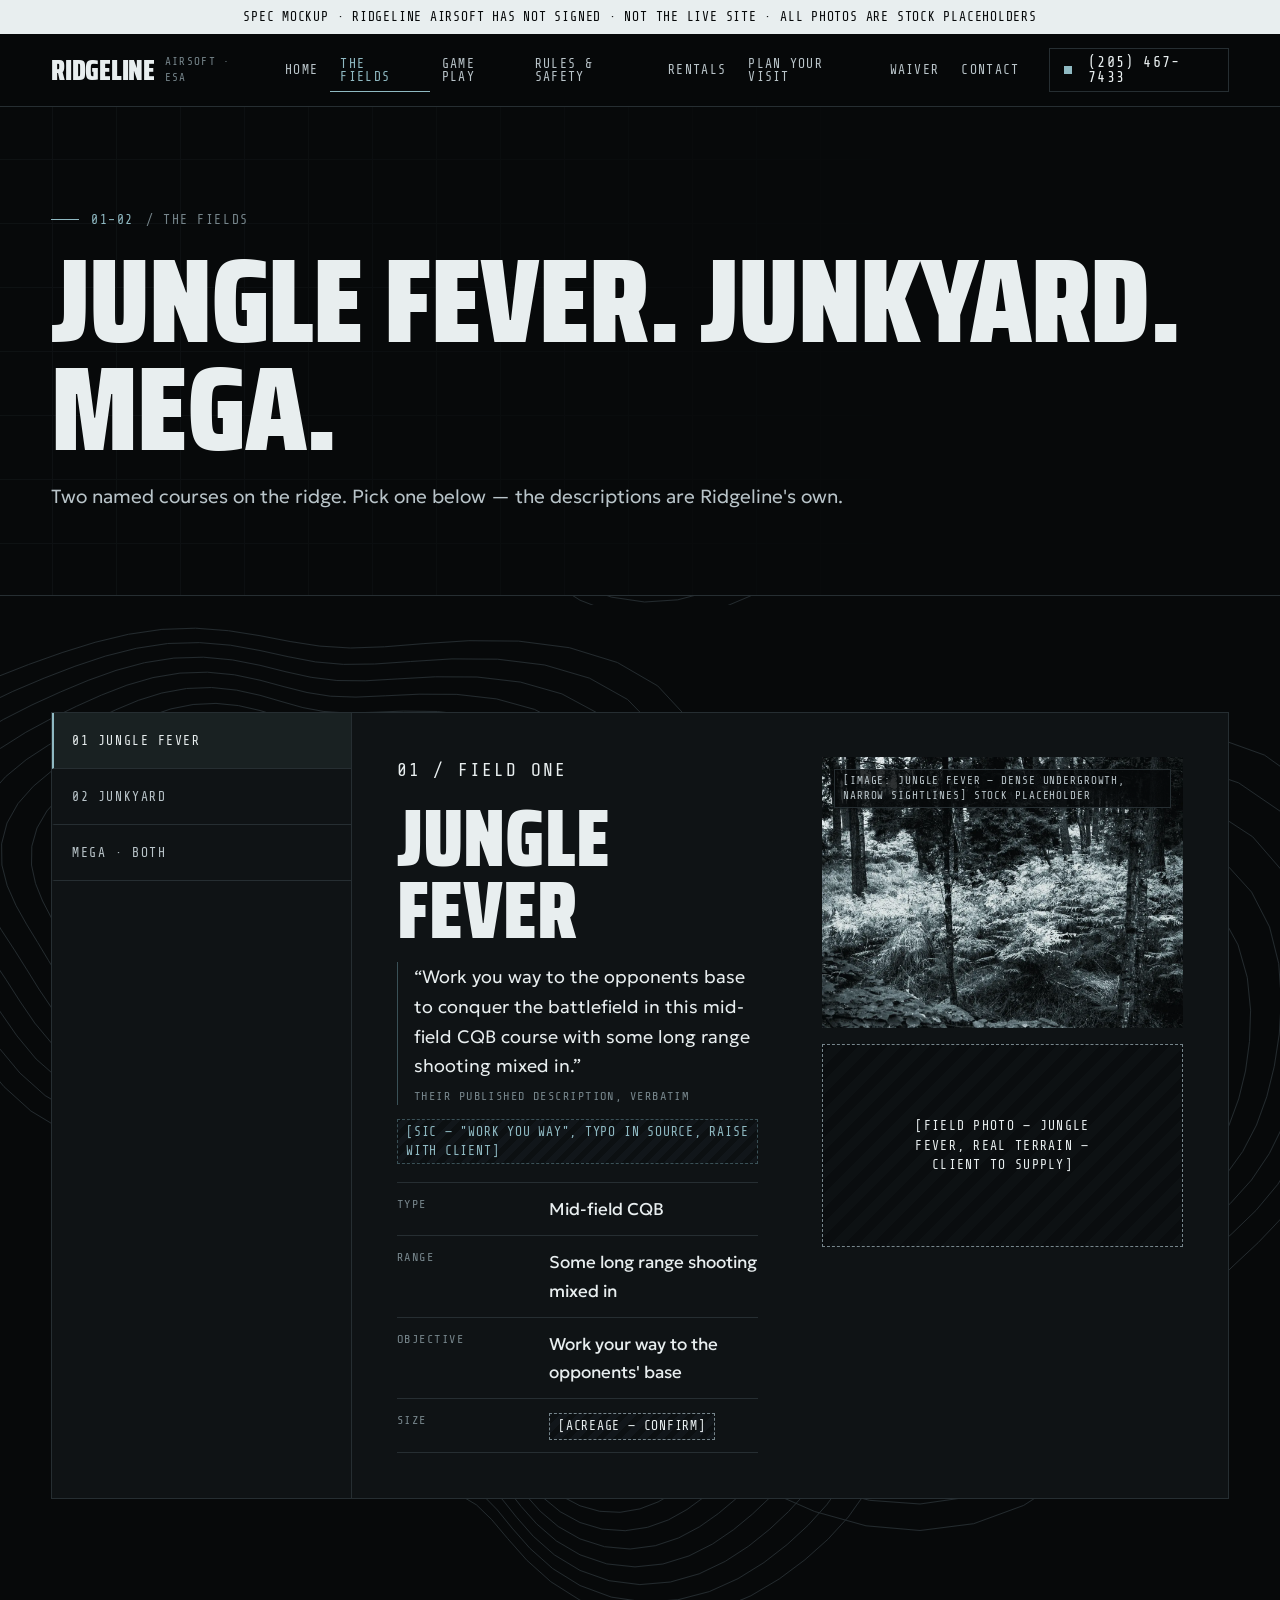
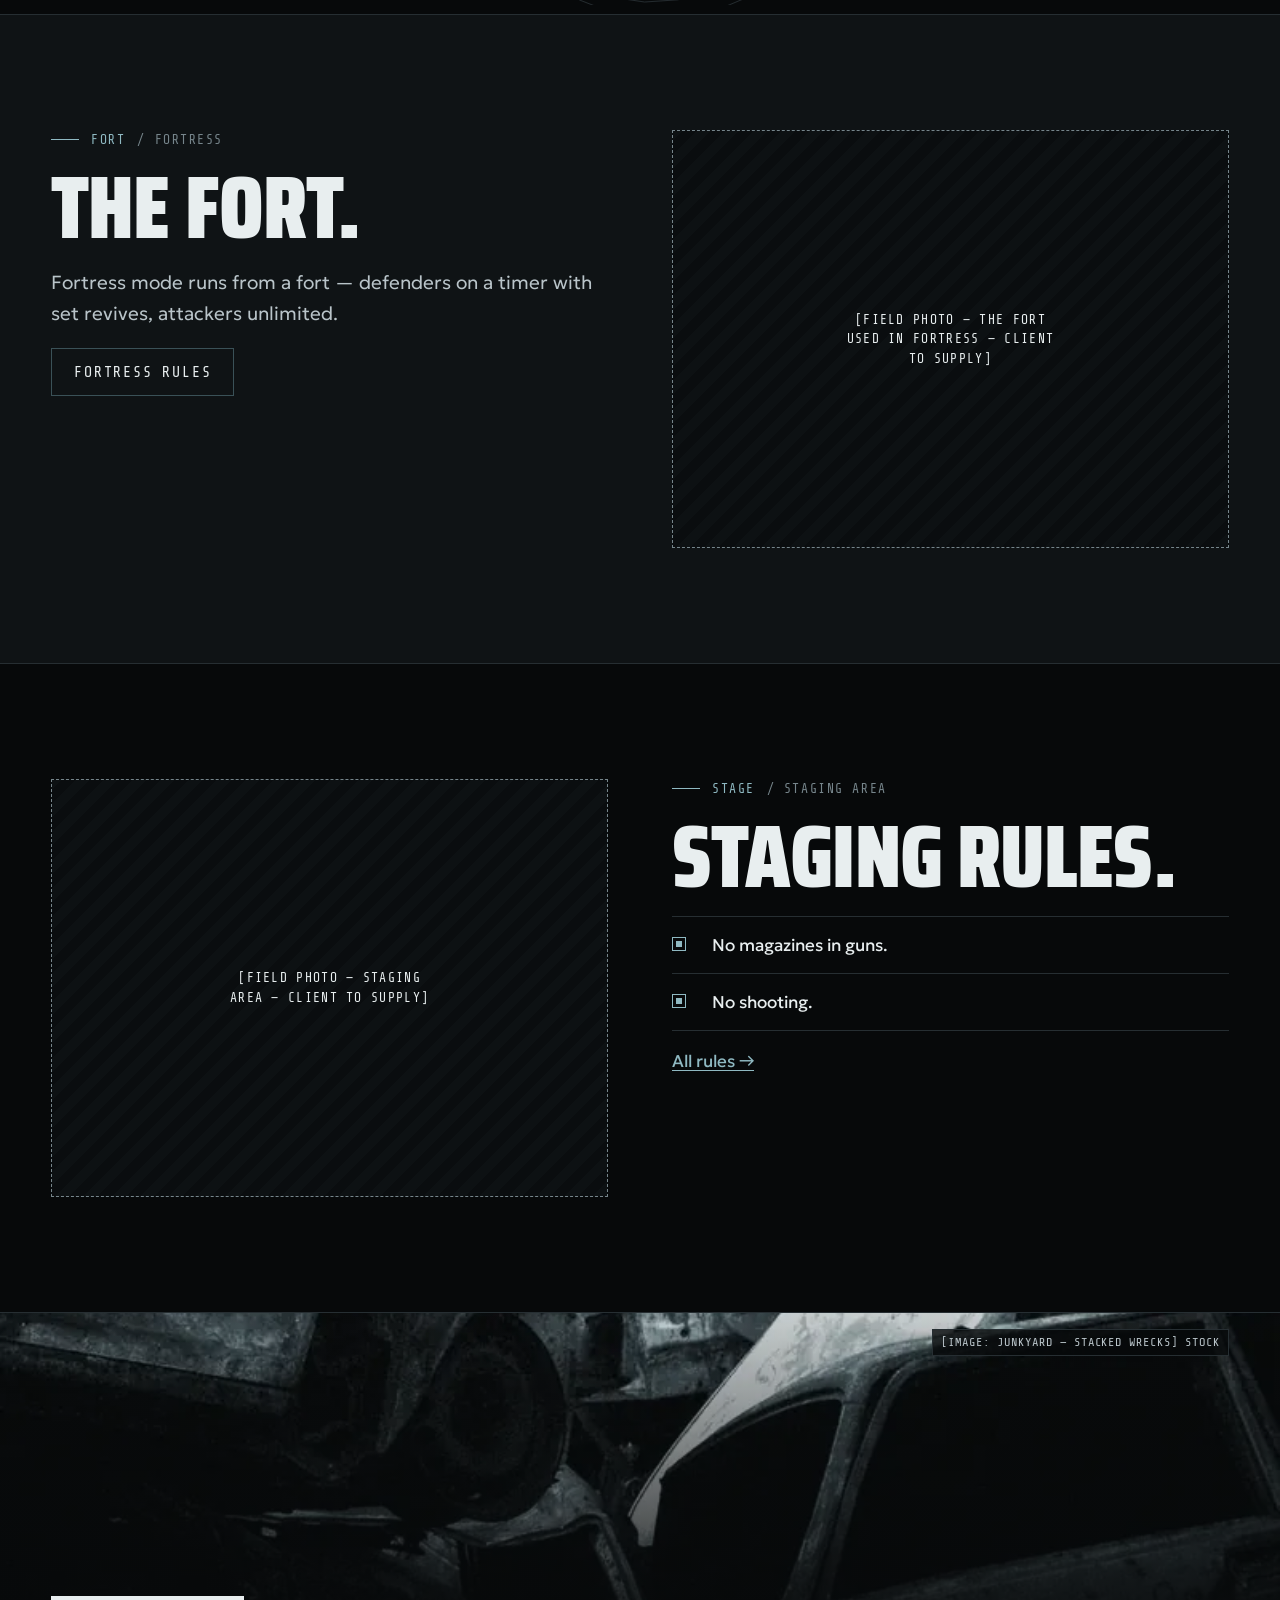
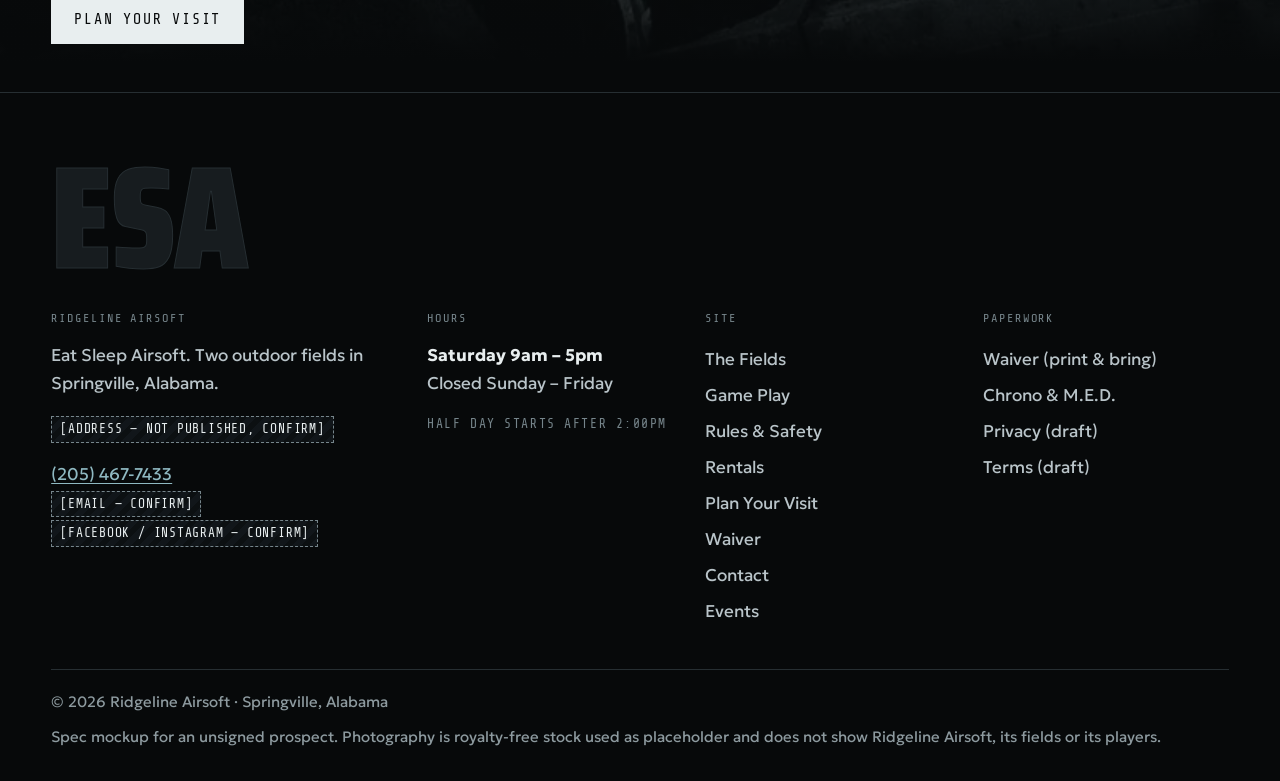
==== fields.html @ 370eb12a "Publish spec mockup preview (site files only)" ====
<!doctype html>
<html lang="en">
<head>
<meta charset="utf-8">
<meta name="viewport" content="width=device-width, initial-scale=1">
<title>The Fields — Jungle Fever &amp; Junkyard | Ridgeline Airsoft, Springville AL</title>
<meta name="description" content="Ridgeline Airsoft's two outdoor fields: Jungle Fever (mid-field CQB) and Junkyard (open mid-range with vehicles). MEGA combines both.">
<meta name="robots" content="noindex, nofollow">
<meta name="theme-color" content="#07090A">
<link rel="icon" href="assets/favicon.svg" type="image/svg+xml">
<link rel="preconnect" href="https://fonts.googleapis.com">
<link rel="preconnect" href="https://fonts.gstatic.com" crossorigin>
<link href="https://fonts.googleapis.com/css2?family=Geologica:wght@300;400;500;600&family=Saira+Condensed:wght@800;900&family=Share+Tech+Mono&display=swap" rel="stylesheet">
<link rel="stylesheet" href="styles.css">
</head>
<body>
<a class="skip" href="#main">Skip to content</a>
<div class="mock-ribbon">Spec mockup · Ridgeline Airsoft has not signed · not the live site · all photos are stock placeholders</div>
<header class="site-head">
  <div class="wrap">
    <a class="brand" href="index.html" aria-label="Ridgeline Airsoft home"><span class="display">Ridgeline</span><span class="mono">Airsoft · ESA</span></a>
    <button class="menu-btn" aria-expanded="false" aria-controls="site-nav">Menu</button>
    <nav class="nav" id="site-nav" aria-label="Main">
      <ul><li><a href="index.html">Home</a></li><li><a href="fields.html" aria-current="page">The Fields</a></li><li><a href="game-play.html">Game Play</a></li><li><a href="rules.html">Rules &amp; Safety</a></li><li><a href="rentals.html">Rentals</a></li><li><a href="plan-your-visit.html">Plan Your Visit</a></li><li><a href="waiver.html">Waiver</a></li><li><a href="contact.html">Contact</a></li></ul>
    </nav>
    <a class="head-call" href="tel:+12054677433"><span class="pulse-dot" aria-hidden="true"></span>(205) 467-7433</a>
  </div>
</header>
<main id="main">
<section class="page-head">
  <div class="grid-overlay" aria-hidden="true"></div>
  <div class="wrap">
    <p class="eyebrow"><b>01–02</b> / The fields</p>
    <h1 class="display">Jungle Fever. Junkyard. MEGA.</h1>
    <p class="lede">Two named courses on the ridge. Pick one below — the descriptions are Ridgeline's own.</p>
  </div>
</section>
<section class="section section--topo" aria-label="Field selector">
  <div class="wrap">
    <div class="selector brk rv" data-selector>
      <div class="sel-list" role="tablist" aria-label="Fields"><button role="tab" id="ft-jungle-fever" aria-controls="fp-jungle-fever" aria-selected="true" data-hash="jungle-fever">01 Jungle Fever</button><button role="tab" id="ft-junkyard" aria-controls="fp-junkyard" aria-selected="false" data-hash="junkyard">02 Junkyard</button><button role="tab" id="ft-mega" aria-controls="fp-mega" aria-selected="false" data-hash="mega">MEGA · both</button></div>
      <div class="sel-panel" role="tabpanel" id="fp-jungle-fever" aria-labelledby="ft-jungle-fever" tabindex="0">
  <div class="split">
    <div>
      <p class="mono">01 / FIELD ONE</p><h3>Jungle Fever</h3>
      <blockquote class="quote">“Work you way to the opponents base to conquer the battlefield in this mid-field CQB course with some long range shooting mixed in.”<cite>Their published description, verbatim</cite></blockquote><p><span class="flag flag--sic">[SIC — "Work you way", TYPO IN SOURCE, RAISE WITH CLIENT]</span></p>
      <dl class="kv"><div><dt>Type</dt><dd>Mid-field CQB</dd></div><div><dt>Range</dt><dd>Some long range shooting mixed in</dd></div><div><dt>Objective</dt><dd>Work your way to the opponents' base</dd></div><div><dt>Size</dt><dd><span class="flag ">[ACREAGE — CONFIRM]</span></dd></div></dl>
    </div>
    <div style="display:grid;gap:16px"><figure style="margin:0;position:relative;aspect-ratio:4/3;overflow:hidden"><img src="assets/img/PLACEHOLDER-field-jungle-fever.webp" alt="Dense fern undergrowth between pine trunks" width="1200" height="900" loading="lazy" style="width:100%;height:100%;object-fit:cover"><figcaption class="ph-cap">[IMAGE: jungle fever — dense undergrowth, narrow sightlines] stock placeholder</figcaption></figure><div class="ph-frame ph-frame--wide"><span>[FIELD PHOTO — JUNGLE FEVER, REAL TERRAIN — CLIENT TO SUPPLY]</span></div></div>
  </div>
</div>
      <div class="sel-panel" role="tabpanel" id="fp-junkyard" aria-labelledby="ft-junkyard" tabindex="0" hidden>
  <div class="split">
    <div>
      <p class="mono">02 / FIELD TWO</p><h3>Junkyard</h3>
      <blockquote class="quote">“battle across a mid-rang open field in this junkyard course with the ability to get inside some vehicles, (watch all angles there is no telling where your opponents may hide).”<cite>Their published description, verbatim</cite></blockquote><p><span class="flag flag--sic">[SIC — "mid-rang", TYPO IN SOURCE, RAISE WITH CLIENT]</span></p>
      <dl class="kv"><div><dt>Type</dt><dd>Open mid-range field</dd></div><div><dt>Cover</dt><dd>Vehicles you can get inside</dd></div><div><dt>Watch</dt><dd>All angles</dd></div><div><dt>Size</dt><dd><span class="flag ">[ACREAGE — CONFIRM]</span></dd></div></dl>
    </div>
    <div style="display:grid;gap:16px"><figure style="margin:0;position:relative;aspect-ratio:4/3;overflow:hidden"><img src="assets/img/PLACEHOLDER-field-junkyard.webp" alt="Two derelict sedans in long grass under an overcast sky" width="1200" height="900" loading="lazy" style="width:100%;height:100%;object-fit:cover"><figcaption class="ph-cap">[IMAGE: junkyard — derelict vehicles in an open lot, overcast] stock placeholder</figcaption></figure><div class="ph-frame ph-frame--wide"><span>[FIELD PHOTO — THE ACTUAL JUNKYARD VEHICLES — CLIENT TO SUPPLY]</span></div></div>
  </div>
</div>
      <div class="sel-panel" role="tabpanel" id="fp-mega" aria-labelledby="ft-mega" tabindex="0" hidden>
  <div class="split">
    <div>
      <p class="mono">VARIANT</p><h3>MEGA</h3>
      
      <dl class="kv"><div><dt>What</dt><dd>Jungle Fever and Junkyard combined into a single field</dd></div><div><dt>When</dt><dd><span class="flag ">[MEGA DAYS — CONFIRM HOW OFTEN]</span></dd></div></dl>
    </div>
    <div style="display:grid;gap:16px"><div class="ph-frame ph-frame--wide"><span>[FIELD PHOTO — MEGA, BOTH FIELDS FROM ABOVE — CLIENT TO SUPPLY]</span></div></div>
  </div>
</div>
    </div>
  </div>
</section>
<section class="section section--panel" aria-labelledby="fort-h">
  <div class="wrap split">
    <div><p class="eyebrow"><b>FORT</b> / Fortress</p><h2 class="display" id="fort-h">The fort.</h2><p class="lede">Fortress mode runs from a fort — defenders on a timer with set revives, attackers unlimited.</p><a class="btn btn--ghost" href="game-play.html#fortress">Fortress rules</a></div>
    <div class="ph-frame"><span>[FIELD PHOTO — THE FORT USED IN FORTRESS — CLIENT TO SUPPLY]</span></div>
  </div>
</section>
<section class="section" aria-labelledby="stage-h">
  <div class="wrap split">
    <div class="ph-frame"><span>[FIELD PHOTO — STAGING AREA — CLIENT TO SUPPLY]</span></div>
    <div><p class="eyebrow"><b>STAGE</b> / Staging area</p><h2 class="display" id="stage-h">Staging rules.</h2><ul class="checklist"><li><span>No magazines in guns.</span></li><li><span>No shooting.</span></li></ul><p style="margin-top:16px"><a href="rules.html#staging">All rules →</a></p></div>
  </div>
</section>
<div class="photo-band" role="img" aria-label="Rusted, stacked car wrecks under pine trees">
  <img src="assets/img/PLACEHOLDER-junkyard-stack.webp" alt="" width="800" height="1000" loading="lazy">
  <span class="img-label">[IMAGE: junkyard — stacked wrecks] stock</span>
  <div class="wrap"><a class="btn btn--primary" href="plan-your-visit.html">Plan your visit</a></div>
</div></main>
<footer class="site-foot">
  <div class="wrap">
    <p class="esa" aria-hidden="true">ESA</p>
    <div class="foot-grid">
      <div>
        <h2>Ridgeline Airsoft</h2>
        <p>Eat Sleep Airsoft. Two outdoor fields in Springville, Alabama.</p>
        <p><span class="flag ">[ADDRESS — NOT PUBLISHED, CONFIRM]</span></p>
        <p><a href="tel:+12054677433">(205) 467-7433</a><br><span class="flag ">[EMAIL — CONFIRM]</span><br><span class="flag ">[FACEBOOK / INSTAGRAM — CONFIRM]</span></p>
      </div>
      <div>
        <h2>Hours</h2>
        <p><strong style="color:var(--bone)">Saturday 9am – 5pm</strong><br>Closed Sunday – Friday</p>
        <p class="mono">Half day starts after 2:00pm</p>
      </div>
      <div>
        <h2>Site</h2>
        <ul><li><a href="fields.html">The Fields</a></li><li><a href="game-play.html">Game Play</a></li><li><a href="rules.html">Rules &amp; Safety</a></li><li><a href="rentals.html">Rentals</a></li><li><a href="plan-your-visit.html">Plan Your Visit</a></li><li><a href="waiver.html">Waiver</a></li><li><a href="contact.html">Contact</a></li><li><a href="events.html">Events</a></li></ul>
      </div>
      <div>
        <h2>Paperwork</h2>
        <ul>
          <li><a href="waiver.html">Waiver (print &amp; bring)</a></li>
          <li><a href="rules.html#chrono">Chrono &amp; M.E.D.</a></li>
          <li><a href="privacy.html">Privacy (draft)</a></li>
          <li><a href="terms.html">Terms (draft)</a></li>
        </ul>
      </div>
    </div>
    <div class="foot-base">
      <p>© <span data-year>2026</span> Ridgeline Airsoft · Springville, Alabama</p>
      <p>Spec mockup for an unsigned prospect. Photography is royalty-free stock used as placeholder and does not show Ridgeline Airsoft, its fields or its players.</p>
    </div>
  </div>
</footer>
<nav class="action-bar" aria-label="Quick actions">
  <a href="tel:+12054677433">Call</a>
  <a href="waiver.html">Waiver</a>
</nav>
<script src="script.js" defer></script>
</body>
</html>
---- styles.css ----
/* ==========================================================================
   Ridgeline Airsoft — spec mockup
   Register: cold tactical interface. Near-monochrome. Bone is the dominant
   accent; glacier is the only chromatic signal. NO RED ANYWHERE — not in
   errors, not in the chrono escalation (that belongs to another lead).
   ========================================================================== */

@property --arm { syntax: "<length>"; inherits: true; initial-value: 14px; }
@property --bc  { syntax: "<color>";  inherits: true; initial-value: #3A5157; }

:root {
  --ground: #07090A;
  --panel: #0F1315;
  --panel-raised: #171C1F;
  --rule: #262E32;
  --mono: #76858B;      /* 5.0:1 on ground — labels only, never on raised */
  --body: #B9C4C9;
  --bone: #E8EEEF;
  --glacier: #8FB9C2;
  --glacier-dim: #3A5157;
  --glacier-wash: rgba(143, 185, 194, .08);

  --f-display: "Saira Condensed", "Arial Narrow", sans-serif;
  --f-body: "Geologica", system-ui, sans-serif;
  --f-mono: "Share Tech Mono", ui-monospace, monospace;

  --ease: cubic-bezier(.2, .7, .2, 1);
  --wrap: 1600px;
  --gutter: clamp(16px, 4vw, 56px);
  --head-h: 72px;
}

*, *::before, *::after { box-sizing: border-box; }
html { -webkit-text-size-adjust: 100%; scroll-padding-top: calc(var(--head-h) + 16px); }
body {
  margin: 0; background: var(--ground); color: var(--body);
  font: 400 1.0625rem/1.65 var(--f-body);
  -webkit-font-smoothing: antialiased;
  padding-bottom: 64px; /* mobile action bar */
}
@media (min-width: 900px) { body { padding-bottom: 0; } }
img { max-width: 100%; height: auto; display: block; }
a { color: var(--glacier); text-underline-offset: 3px; text-decoration-thickness: 1px; }
a:hover { color: var(--bone); }
:focus-visible { outline: 2px solid var(--glacier); outline-offset: 3px; }
h1, h2, h3, h4 { color: var(--bone); margin: 0 0 .5em; }
p { margin: 0 0 1em; }
.sr-only { position: absolute; width: 1px; height: 1px; overflow: hidden; clip: rect(0 0 0 0); white-space: nowrap; }
.skip { position: absolute; left: 12px; top: -60px; z-index: 100; background: var(--bone); color: var(--ground); padding: 10px 14px; font-family: var(--f-mono); }
.skip:focus { top: 12px; }

.wrap { width: 100%; max-width: var(--wrap); margin: 0 auto; padding: 0 var(--gutter); }

/* ---------- Type voices ---------- */
.display {
  font-family: var(--f-display); font-weight: 900; text-transform: uppercase;
  letter-spacing: -.01em; line-height: .9; color: var(--bone);
}
.mono, .eyebrow {
  font-family: var(--f-mono); text-transform: uppercase; letter-spacing: .12em;
  color: var(--mono); font-size: .8125rem; line-height: 1.5;
}
.eyebrow { display: flex; align-items: center; gap: 12px; margin-bottom: 18px; }
.eyebrow::before { content: ""; width: 28px; height: 1px; background: var(--glacier); flex: none; }
.eyebrow b { color: var(--glacier); font-weight: 400; }
h2.display { font-size: clamp(2.6rem, 7vw, 5.5rem); margin-bottom: 20px; }
h3.display { font-size: clamp(1.8rem, 3.6vw, 2.75rem); font-weight: 800; }
.lede { font-size: 1.1875rem; font-weight: 300; color: var(--body); max-width: 62ch; }

/* ---------- Flags: every [CONFIRM] stays visible ---------- */
.flag {
  display: inline-block; font: 400 .8125rem/1.45 var(--f-mono); letter-spacing: .06em;
  text-transform: uppercase; color: var(--bone);
  border: 1px dashed var(--mono); background: repeating-linear-gradient(-45deg, #11161a 0 6px, #0c1012 6px 12px);
  padding: 3px 8px; vertical-align: middle; max-width: 100%; overflow-wrap: anywhere;
}
.flag--block { display: block; padding: 12px 14px; margin: 12px 0; }
.flag--sic { border-color: var(--glacier-dim); color: var(--glacier); }
.flag--note { color: var(--body); }
.mock-ribbon {
  background: var(--bone); color: var(--ground); font: 400 .8125rem/1.4 var(--f-mono);
  letter-spacing: .06em; text-transform: uppercase; text-align: center; padding: 8px 16px;
}

/* ---------- Bracket corners (draw on) ---------- */
.brk {
  --arm: 14px; --bc: var(--glacier-dim);
  position: relative;
  background:
    linear-gradient(var(--bc), var(--bc)) top left / var(--arm) 1px no-repeat,
    linear-gradient(var(--bc), var(--bc)) top left / 1px var(--arm) no-repeat,
    linear-gradient(var(--bc), var(--bc)) top right / var(--arm) 1px no-repeat,
    linear-gradient(var(--bc), var(--bc)) top right / 1px var(--arm) no-repeat,
    linear-gradient(var(--bc), var(--bc)) bottom left / var(--arm) 1px no-repeat,
    linear-gradient(var(--bc), var(--bc)) bottom left / 1px var(--arm) no-repeat,
    linear-gradient(var(--bc), var(--bc)) bottom right / var(--arm) 1px no-repeat,
    linear-gradient(var(--bc), var(--bc)) bottom right / 1px var(--arm) no-repeat;
  transition: --arm 180ms var(--ease), --bc 120ms linear;
}
.brk.panel { background-color: var(--panel); }
.js-motion .brk.rv:not(.is-in) { --arm: 0px; }
a.brk:hover, .brk:hover, .brk:focus-within, .brk.is-active { --bc: var(--glacier); }

/* ---------- Header ---------- */
.site-head {
  position: sticky; top: 0; z-index: 50; background: rgba(7, 9, 10, .92);
  border-bottom: 1px solid var(--rule); backdrop-filter: blur(8px);
}
.site-head .wrap { display: flex; align-items: center; gap: 20px; height: var(--head-h); transition: height 220ms var(--ease); }
.site-head.is-condensed .wrap { height: 56px; }
.brand { display: flex; align-items: baseline; gap: 10px; text-decoration: none; color: var(--bone); min-height: 44px; align-items: center; }
.brand .display { font-size: 1.75rem; line-height: 1; }
.brand .mono { font-size: .6875rem; color: var(--mono); }
.nav { margin-left: auto; }
.nav ul { list-style: none; margin: 0; padding: 0; display: flex; gap: 2px; }
.nav a {
  display: flex; align-items: center; min-height: 44px; padding: 0 10px;
  font: 400 .8125rem/1 var(--f-mono); letter-spacing: .1em; text-transform: uppercase;
  color: var(--body); text-decoration: none; border-bottom: 1px solid transparent;
}
.nav a:hover { color: var(--bone); }
.nav a[aria-current="page"] { color: var(--glacier); border-bottom-color: var(--glacier); }
.head-call {
  display: none; font: 400 .9375rem/1 var(--f-mono); letter-spacing: .08em; color: var(--bone);
  text-decoration: none; border: 1px solid var(--rule); padding: 0 14px; min-height: 44px; align-items: center; gap: 8px;
}
.head-call:hover { border-color: var(--glacier); color: var(--bone); }
.menu-btn {
  margin-left: auto; min-height: 44px; min-width: 44px; padding: 0 12px; background: none;
  border: 1px solid var(--rule); color: var(--bone); font: 400 .8125rem/1 var(--f-mono);
  letter-spacing: .12em; text-transform: uppercase; cursor: pointer;
}
@media (max-width: 1179px) {
  .nav { position: fixed; inset: var(--head-h) 0 auto 0; background: var(--ground); border-bottom: 1px solid var(--rule); display: none; max-height: calc(100vh - var(--head-h)); overflow: auto; }
  .nav.is-open { display: block; }
  .nav ul { flex-direction: column; padding: 8px var(--gutter) 20px; }
  .nav a { border-bottom: 1px solid var(--rule); font-size: .9375rem; }
}
@media (min-width: 1180px) {
  .menu-btn { display: none; }
  .head-call { display: inline-flex; }
}

/* ---------- Buttons ---------- */
.btn {
  display: inline-flex; align-items: center; justify-content: center; gap: 10px; min-height: 48px;
  padding: 0 22px; font: 400 .9375rem/1 var(--f-mono); letter-spacing: .12em; text-transform: uppercase;
  text-decoration: none; border: 1px solid var(--bone); cursor: pointer;
  transition: background-color 120ms linear, color 120ms linear, border-color 120ms linear;
}
.btn--primary { background: var(--bone); color: var(--ground); }
.btn--primary:hover { background: var(--glacier); border-color: var(--glacier); color: var(--ground); }
.btn--ghost { background: transparent; color: var(--bone); border-color: var(--glacier-dim); }
.btn--ghost:hover { border-color: var(--glacier); color: var(--bone); background: var(--glacier-wash); }
.btn-row { display: flex; flex-wrap: wrap; gap: 12px; }

/* ---------- Hero ---------- */
.hero { position: relative; min-height: min(92vh, 900px); display: flex; align-items: flex-end; overflow: hidden; border-bottom: 1px solid var(--rule); }
.hero picture, .hero picture img { position: absolute; inset: 0; width: 100%; height: 100%; object-fit: cover; }
.hero::before { /* scrim: ground -> transparent, 180deg family */
  content: ""; position: absolute; inset: 0; z-index: 1;
  background: linear-gradient(0deg, var(--ground) 0%, rgba(7, 9, 10, .72) 42%, rgba(7, 9, 10, .15) 100%);
}
.grid-overlay {
  position: absolute; inset: -12px; z-index: 2; pointer-events: none; opacity: .35;
  background-image:
    linear-gradient(var(--rule) 1px, transparent 1px),
    linear-gradient(90deg, var(--rule) 1px, transparent 1px);
  background-size: 64px 64px;
}
.js-motion .hero .grid-overlay { animation: drift 40s linear infinite alternate; }
@keyframes drift { to { transform: translate(12px, 12px); } }
.hero-inner { position: relative; z-index: 3; padding-top: 120px; padding-bottom: clamp(40px, 7vw, 88px); width: 100%; }
.hero h1 { font-size: clamp(3.4rem, 12vw, 10rem); margin: 0 0 22px; max-width: 12ch; }
.hero .tagline { color: var(--bone); }
.hero .tagline b { color: var(--glacier); font-weight: 400; }
.img-label {
  position: absolute; z-index: 3; right: var(--gutter); top: 16px; font: 400 .75rem/1.4 var(--f-mono);
  letter-spacing: .08em; text-transform: uppercase; color: var(--body); background: rgba(7, 9, 10, .8); padding: 4px 8px; border: 1px solid var(--rule);
}
.reticle { position: absolute; z-index: 3; width: 84px; height: 84px; right: 18%; top: 30%; color: var(--glacier); opacity: .9; pointer-events: none; }
.js-motion .reticle { animation: settle 900ms var(--ease) both 200ms; }
@keyframes settle { from { transform: translate(-26px, 18px) scale(1.25); opacity: 0; } to { transform: none; opacity: .9; } }
@media (max-width: 699px) { .reticle { display: none; } }

.hud-strip {
  display: grid; grid-template-columns: 1fr; border: 1px solid var(--rule); margin: 0 0 28px;
  background: rgba(7, 9, 10, .7);
}
.hud-strip > div { padding: 14px 18px; border-bottom: 1px solid var(--rule); display: flex; flex-direction: column; gap: 2px; }
.hud-strip > div:last-child { border-bottom: 0; }
.hud-strip .k { font: 400 .75rem/1.3 var(--f-mono); letter-spacing: .14em; color: var(--mono); text-transform: uppercase; }
.hud-strip .v { font: 800 1.75rem/1 var(--f-display); text-transform: uppercase; color: var(--bone); letter-spacing: 0; }
@media (min-width: 700px) {
  .hud-strip { grid-template-columns: repeat(3, minmax(0, 1fr)); max-width: 980px; }
  .hud-strip > div { border-bottom: 0; border-right: 1px solid var(--rule); }
  .hud-strip > div:last-child { border-right: 0; }
}

/* ---------- Sections ---------- */
.section { padding: clamp(64px, 9vw, 120px) 0; position: relative; overflow-x: clip; border-bottom: 1px solid var(--rule); }
.section--panel { background: var(--panel); }
.section--topo { background-color: var(--ground); background-image: url("assets/topo.svg"); background-size: 1400px auto; background-position: center; }
.section--panel.section--topo { background-color: var(--panel); }
.section--grid::after {
  content: ""; position: absolute; inset: 0; pointer-events: none; opacity: .25;
  background-image: linear-gradient(var(--rule) 1px, transparent 1px), linear-gradient(90deg, var(--rule) 1px, transparent 1px);
  background-size: 64px 64px; -webkit-mask-image: linear-gradient(180deg, #000, transparent 60%); mask-image: linear-gradient(180deg, #000, transparent 60%);
}
.section > .wrap { position: relative; z-index: 1; }
.sec-head { margin-bottom: clamp(32px, 5vw, 56px); max-width: 980px; }
.rule-draw { height: 1px; background: var(--rule); transform-origin: left; margin: 0 0 28px; }
.js-motion .rule-draw.rv:not(.is-in) { transform: scaleX(0); }
.rule-draw.rv { transition: transform 300ms var(--ease); }

.page-head { padding: clamp(56px, 8vw, 104px) 0 clamp(40px, 5vw, 64px); border-bottom: 1px solid var(--rule); position: relative; overflow: hidden; }
.page-head h1 { font-size: clamp(3rem, 10vw, 7.5rem); margin: 0 0 18px; }
.page-head .grid-overlay { opacity: .25; -webkit-mask-image: linear-gradient(90deg, #000, transparent 75%); mask-image: linear-gradient(90deg, #000, transparent 75%); }
.page-head .wrap { position: relative; z-index: 3; }

.grid { display: grid; gap: clamp(16px, 2vw, 24px); }
@media (min-width: 760px) { .grid--2 { grid-template-columns: repeat(2, minmax(0, 1fr)); } .grid--3 { grid-template-columns: repeat(2, minmax(0, 1fr)); } .grid--4 { grid-template-columns: repeat(2, minmax(0, 1fr)); } }
@media (min-width: 1100px) { .grid--3 { grid-template-columns: repeat(3, minmax(0, 1fr)); } .grid--4 { grid-template-columns: repeat(4, minmax(0, 1fr)); } }
.split { display: grid; gap: clamp(28px, 5vw, 72px); }
@media (min-width: 960px) { .split { grid-template-columns: minmax(0,1fr) minmax(0,1fr); align-items: start; } .split--wide-left { grid-template-columns: 1.3fr 1fr; } }

.card { padding: clamp(20px, 2.4vw, 32px); }
.card h3 { font: 800 1.75rem/1 var(--f-display); text-transform: uppercase; margin-bottom: 12px; }
.card .mono { display: block; margin-bottom: 10px; }

/* ---------- Status panel (Saturday) ---------- */
.status { display: grid; gap: 0; border: 1px solid var(--rule); background: var(--panel); }
.status-main { padding: clamp(22px, 3vw, 40px); border-bottom: 1px solid var(--rule); }
.status-main .open {
  font: 900 clamp(3rem, 9vw, 6.5rem)/.88 var(--f-display); text-transform: uppercase; color: var(--bone); margin: 8px 0 14px;
}
.status-main .open span { display: block; color: var(--glacier); font-weight: 800; }
.status-facts { list-style: none; margin: 0; padding: 0; display: grid; }
.status-facts li { padding: 16px clamp(22px, 3vw, 40px); border-bottom: 1px solid var(--rule); display: grid; gap: 4px; }
.status-facts li:last-child { border-bottom: 0; }
.status-facts .k { font: 400 .75rem/1.3 var(--f-mono); letter-spacing: .14em; text-transform: uppercase; color: var(--mono); }
.status-facts .v { color: var(--bone); font-size: 1.125rem; }
@media (min-width: 960px) { .status { grid-template-columns: 1.1fr 1fr; } .status-main { border-bottom: 0; border-right: 1px solid var(--rule); } }

.pulse-dot { display: inline-block; width: 8px; height: 8px; background: var(--glacier); margin-right: 8px; vertical-align: middle; }

/* ---------- Data tables ---------- */
.dtable { width: 100%; border-collapse: collapse; font-size: 1.0625rem; }
.dtable caption { text-align: left; font: 400 .8125rem/1.5 var(--f-mono); letter-spacing: .12em; text-transform: uppercase; color: var(--mono); padding: 0 0 12px; }
.dtable th, .dtable td { text-align: left; padding: 14px 16px; border-bottom: 1px solid var(--rule); vertical-align: top; }
.dtable thead th { font: 400 .75rem/1.3 var(--f-mono); letter-spacing: .14em; text-transform: uppercase; color: var(--body); background: var(--panel-raised); border-bottom: 1px solid var(--glacier-dim); }
.dtable tbody th { color: var(--bone); font-weight: 500; }
.hours td.is-open { color: var(--bone); font-weight: 500; }
.hours tr.is-open th, .hours tr.is-open td { background: var(--glacier-wash); color: var(--bone); }
.hours tr.is-open th { box-shadow: inset 2px 0 0 var(--glacier); }
.hours .closed { color: var(--mono); }

/* ---------- Chrono / M.E.D. ladder ---------- */
.chrono-wrap { position: relative; }
.chrono-wrap::before { /* the one faint radial wash */
  content: ""; position: absolute; inset: -10% 0; z-index: 0; pointer-events: none;
  background: radial-gradient(60% 55% at 50% 45%, var(--glacier-wash), transparent 70%);
}
.chrono { position: relative; z-index: 1; width: 100%; border-collapse: collapse; background: var(--panel); border: 1px solid var(--rule); }
.chrono caption { text-align: left; padding: 0 0 14px; font: 400 .8125rem/1.5 var(--f-mono); letter-spacing: .12em; text-transform: uppercase; color: var(--body); }
.chrono th, .chrono td { padding: 18px 18px; text-align: left; vertical-align: top; border-bottom: 1px solid var(--rule); }
.chrono thead th { font: 400 .75rem/1.3 var(--f-mono); letter-spacing: .14em; text-transform: uppercase; color: var(--body); background: var(--panel-raised); }
.chrono tbody th { font-weight: 500; color: var(--bone); font-size: 1.0625rem; }
.chrono .band-no { font: 400 .8125rem/1 var(--f-mono); letter-spacing: .12em; color: var(--mono); display: block; margin-bottom: 8px; }
.chrono .cond { display: block; color: var(--bone); font-size: 1.0625rem; }
.chrono .cond + .cond { margin-top: 8px; }
.chrono .cond .and { font: 400 .75rem/1 var(--f-mono); letter-spacing: .14em; color: var(--glacier); margin-right: 8px; text-transform: uppercase; }
.chrono .dist { font: 800 1.625rem/1 var(--f-display); letter-spacing: 0; }
.ticks { display: inline-flex; gap: 4px; }
.ticks i { width: 5px; height: 16px; background: var(--rule); display: block; transition: background-color 120ms linear; }
.band-1 .ticks i:nth-child(-n+1), .band-2 .ticks i:nth-child(-n+2) { background: var(--glacier-dim); }
.band-3 .ticks i:nth-child(-n+3), .band-4 .ticks i:nth-child(-n+4) { background: var(--glacier); }
.band-5 .ticks i { background: var(--bone); }
.band-4 th, .band-4 td { background: var(--glacier-wash); }
.band-5 th, .band-5 td { border-top: 1px solid var(--bone); border-bottom: 1px solid var(--bone); background: var(--glacier-wash); }
.band-5 tbody th, .band-5 th { font-weight: 500; }
.band-5 .cond { font-weight: 500; }
.band-5 .dist { font-weight: 900; }
.js-motion .chrono.rv:not(.is-in) .ticks i { background: var(--rule) !important; }
.chrono-note { margin-top: 18px; padding: 16px 18px; border-left: 1px solid var(--glacier); background: var(--panel); color: var(--bone); }
@media (max-width: 759px) {
  .chrono thead { position: absolute; width: 1px; height: 1px; overflow: hidden; clip: rect(0 0 0 0); }
  .chrono, .chrono tbody, .chrono tr, .chrono th, .chrono td { display: block; width: 100%; }
  .chrono caption { display: block; width: 100%; padding: 14px 16px; border-bottom: 1px solid var(--rule); }
  .chrono tr { border-bottom: 1px solid var(--rule); }
  .chrono th, .chrono td { border-bottom: 0; padding: 10px 16px; }
  .chrono tr > :first-child { padding-top: 18px; }
  .chrono tr > :last-child { padding-bottom: 18px; }
  .chrono td[data-label]::before { content: attr(data-label); display: block; font: 400 .6875rem/1.3 var(--f-mono); letter-spacing: .14em; text-transform: uppercase; color: var(--mono); margin-bottom: 6px; }
  .band-5 th, .band-5 td { border: 0; }
  .band-5 { border-top: 1px solid var(--bone) !important; border-bottom: 1px solid var(--bone) !important; }
}
@media (forced-colors: active) { .ticks { display: none; } }
@media print { .ticks { display: none; } }

/* ---------- Eye protection ---------- */
.eyepro { display: grid; gap: 0; border: 1px solid var(--rule); background: var(--panel); }
.eyepro-std { padding: clamp(24px, 3vw, 40px); border-bottom: 1px solid var(--rule); }
.eyepro-std .std { font: 900 clamp(3.4rem, 10vw, 6rem)/.9 var(--f-display); color: var(--bone); letter-spacing: -.01em; margin: 6px 0 10px; }
.eyepro ol { margin: 0; padding: 0; list-style: none; counter-reset: c; }
.eyepro li { counter-increment: c; padding: 18px clamp(22px, 3vw, 36px) 18px calc(clamp(22px, 3vw, 36px) + 42px); border-bottom: 1px solid var(--rule); position: relative; color: var(--bone); }
.eyepro li:last-child { border-bottom: 0; }
.eyepro li::before { content: counter(c, decimal-leading-zero); position: absolute; left: clamp(22px, 3vw, 36px); top: 20px; font: 400 .8125rem/1 var(--f-mono); color: var(--glacier); letter-spacing: .1em; }
.eyepro strong { color: var(--bone); font-weight: 600; }
@media (min-width: 960px) { .eyepro { grid-template-columns: .8fr 1.2fr; } .eyepro-std { border-bottom: 0; border-right: 1px solid var(--rule); } }

/* ---------- Rules ---------- */
.rules { list-style: none; margin: 0; padding: 0; counter-reset: r; display: grid; gap: 0; border-top: 1px solid var(--rule); }
.rules > li { counter-increment: r; display: grid; gap: 6px 28px; padding: 26px 0; border-bottom: 1px solid var(--rule); }
.rules h3 { font: 800 1.625rem/1.05 var(--f-display); text-transform: uppercase; margin: 0; }
.rules h3::before { content: "R-" counter(r, decimal-leading-zero) " "; font: 400 .8125rem/1 var(--f-mono); color: var(--glacier); letter-spacing: .12em; vertical-align: middle; margin-right: 10px; }
.rules p { margin: 0 0 .6em; max-width: 68ch; }
.rules a.anchor { font: 400 .75rem/1 var(--f-mono); color: var(--mono); text-decoration: none; letter-spacing: .1em; }
.rules a.anchor:hover { color: var(--glacier); }
@media (min-width: 900px) { .rules > li { grid-template-columns: minmax(240px, 1fr) 2fr; } }

/* ---------- Fields ---------- */
.field-card { display: grid; overflow: hidden; text-decoration: none; color: inherit; background-color: var(--panel); }
.field-card figure { margin: 0; position: relative; aspect-ratio: 4 / 3; overflow: hidden; }
.field-card figure img { width: 100%; height: 100%; object-fit: cover; }
.field-card figure::after { content: ""; position: absolute; inset: 0; background: linear-gradient(0deg, var(--panel) 0%, rgba(15, 19, 21, 0) 55%); }
.field-card figcaption, .ph-cap { position: absolute; z-index: 1; left: 12px; top: 12px; font: 400 .6875rem/1.3 var(--f-mono); letter-spacing: .08em; text-transform: uppercase; color: var(--body); background: rgba(7, 9, 10, .82); padding: 4px 8px; border: 1px solid var(--rule); max-width: calc(100% - 24px); }
.field-card .body { padding: clamp(20px, 2.4vw, 32px); position: relative; }
.field-card .fno { font: 400 .8125rem/1 var(--f-mono); letter-spacing: .14em; color: var(--glacier); }
.field-card h3 { font: 900 clamp(2.4rem, 5vw, 3.75rem)/.9 var(--f-display); text-transform: uppercase; margin: 10px 0 16px; }
.quote { margin: 0 0 14px; padding-left: 16px; border-left: 1px solid var(--glacier-dim); color: var(--bone); font-weight: 300; font-size: 1.125rem; }
.quote cite { display: block; margin-top: 8px; font: 400 .75rem/1.3 var(--f-mono); letter-spacing: .12em; text-transform: uppercase; color: var(--mono); font-style: normal; }
.tags { display: flex; flex-wrap: wrap; gap: 6px; list-style: none; margin: 14px 0 0; padding: 0; }
.tags li { font: 400 .75rem/1 var(--f-mono); letter-spacing: .12em; text-transform: uppercase; color: var(--body); border: 1px solid var(--rule); padding: 7px 9px; }
.mosaic { display: grid; gap: clamp(16px, 2vw, 24px); }
@media (min-width: 960px) { .mosaic { grid-template-columns: minmax(0,1fr) minmax(0,1fr); } .mosaic .mega { grid-column: 1 / -1; } }
.mega { display: grid; gap: 20px; padding: clamp(22px, 3vw, 36px); align-items: center; }
.mega .display { font-size: clamp(2.6rem, 6vw, 4.5rem); }
@media (min-width: 760px) { .mega { grid-template-columns: auto 1fr auto; } }

.ph-frame { position: relative; aspect-ratio: 4 / 3; border: 1px dashed var(--mono); display: grid; place-items: center; text-align: center; padding: 20px; background: repeating-linear-gradient(-45deg, #0d1113 0 10px, #0a0d0f 10px 20px); }
.ph-frame span { font: 400 .8125rem/1.5 var(--f-mono); letter-spacing: .1em; text-transform: uppercase; color: var(--bone); max-width: 30ch; }
.ph-frame--wide { aspect-ratio: 16 / 9; }
.ph-frame--sq { aspect-ratio: 1 / 1; }

/* ---------- Selector (WARFACE-register pattern, rebuilt from scratch) ---------- */
.selector { display: grid; gap: 0; border: 1px solid var(--rule); background: var(--panel); }
.sel-list { display: flex; overflow-x: auto; border-bottom: 1px solid var(--rule); scrollbar-width: thin; }
.sel-list button {
  flex: none; min-height: 52px; padding: 0 18px; background: none; border: 0; border-right: 1px solid var(--rule);
  color: var(--body); font: 400 .8125rem/1 var(--f-mono); letter-spacing: .12em; text-transform: uppercase; cursor: pointer; text-align: left;
  border-bottom: 2px solid transparent;
}
.sel-list button:hover { color: var(--bone); }
.sel-list button[aria-selected="true"] { color: var(--bone); background: var(--glacier-wash); border-bottom-color: var(--glacier); }
.sel-list button.is-dev { color: var(--mono); }
.sel-list button .n { color: var(--mono); margin-right: 8px; }
.sel-panel { padding: clamp(22px, 3.5vw, 48px); display: grid; gap: 28px; }
.sel-panel[hidden] { display: none; }
.sel-panel h3 { font: 900 clamp(2.6rem, 7vw, 5rem)/.9 var(--f-display); text-transform: uppercase; margin: 6px 0 16px; }
.sel-panel p { font-size: 1.125rem; color: var(--bone); max-width: 60ch; }
.sel-panel .kv { display: grid; gap: 0; border-top: 1px solid var(--rule); margin: 0; }
.sel-panel .kv div { display: grid; grid-template-columns: 140px 1fr; gap: 12px; padding: 12px 0; border-bottom: 1px solid var(--rule); }
.sel-panel .kv dt { font: 400 .75rem/1.5 var(--f-mono); letter-spacing: .12em; text-transform: uppercase; color: var(--mono); }
.sel-panel .kv dd { margin: 0; color: var(--bone); }
.sel-panel.is-dev h3 { color: var(--body); }
@media (min-width: 1000px) {
  .selector { grid-template-columns: 300px 1fr; }
  .sel-list { flex-direction: column; border-bottom: 0; border-right: 1px solid var(--rule); overflow: visible; }
  .sel-list button { border-right: 0; border-bottom: 1px solid var(--rule); border-left: 2px solid transparent; min-height: 56px; }
  .sel-list button[aria-selected="true"] { border-left-color: var(--glacier); border-bottom-color: var(--rule); }
}
/* No-JS: every panel shows, stacked */
html:not(.js) .sel-list { display: none; }
html:not(.js) .sel-panel[hidden] { display: grid; border-top: 1px solid var(--rule); }

.dev-badge { display: inline-block; font: 400 .75rem/1 var(--f-mono); letter-spacing: .14em; text-transform: uppercase; color: var(--bone); border: 1px dashed var(--glacier-dim); padding: 6px 8px; }
.variants { display: grid; grid-template-columns: repeat(auto-fit, minmax(150px, 1fr)); gap: 1px; background: var(--rule); list-style: none; padding: 0; margin: 24px 0 0; border: 1px solid var(--rule); }
.variants li { padding: 16px 18px; background: var(--ground); }
.variants .k { font: 400 .6875rem/1 var(--f-mono); letter-spacing: .14em; color: var(--mono); display: block; margin-bottom: 8px; text-transform: uppercase; }
.variants .v { font: 800 1.5rem/1 var(--f-display); text-transform: uppercase; color: var(--bone); }

/* ---------- Rentals ---------- */
.gun { display: grid; grid-template-columns: minmax(0, 1fr); gap: 0; min-width: 0; background-color: var(--panel); }
.gun .ph-frame { aspect-ratio: 16 / 9; border-width: 0 0 1px; }
.gun .body { padding: clamp(20px, 2.4vw, 28px); display: grid; gap: 12px; align-content: start; }
.gun h3 { font: 900 2.25rem/.95 var(--f-display); text-transform: uppercase; margin: 0; }
.deposit { display: grid; grid-template-columns: auto minmax(0,1fr); align-items: baseline; gap: 12px; border-top: 1px solid var(--rule); padding-top: 14px; margin-top: 4px; }
.deposit .k { font: 400 .75rem/1.2 var(--f-mono); letter-spacing: .16em; text-transform: uppercase; color: var(--bone); border: 1px solid var(--bone); padding: 6px 8px; }
.deposit .v { font: 900 2.5rem/1 var(--f-display); color: var(--bone); }
.deposit .v small { font: 400 .75rem/1.3 var(--f-mono); letter-spacing: .1em; color: var(--mono); display: block; text-transform: uppercase; margin-top: 4px; }
.pkg { display: grid; grid-template-columns: minmax(0, 1fr); gap: 14px; align-content: start; background-color: var(--panel); }
.pkg .pname { font: 800 1.75rem/1 var(--f-display); text-transform: uppercase; color: var(--bone); margin: 0; }
.pkg .rate { border: 1px dashed var(--mono); padding: 14px; display: grid; gap: 6px; }
.pkg .rate .k { font: 400 .6875rem/1 var(--f-mono); letter-spacing: .16em; text-transform: uppercase; color: var(--mono); }
.pkg .rate .flag { border: 0; background: none; padding: 0; font-size: .875rem; color: var(--bone); }
.pkg ul { margin: 0; padding-left: 18px; }

.checklist { list-style: none; margin: 0; padding: 0; display: grid; gap: 0; border-top: 1px solid var(--rule); }
.checklist li { display: grid; grid-template-columns: 28px 1fr; gap: 12px; padding: 14px 0; border-bottom: 1px solid var(--rule); color: var(--bone); }
.checklist li::before { content: ""; width: 14px; height: 14px; border: 1px solid var(--glacier); margin-top: 6px; background: linear-gradient(var(--glacier), var(--glacier)) center / 6px 6px no-repeat; }
.checklist .mono { display: block; }

/* ---------- Photo band ---------- */
.photo-band { position: relative; min-height: 380px; display: flex; align-items: flex-end; overflow: hidden; border-bottom: 1px solid var(--rule); }
.photo-band > img { position: absolute; inset: 0; width: 100%; height: 100%; object-fit: cover; }
.photo-band::before { content: ""; position: absolute; inset: 0; z-index: 1; background: linear-gradient(0deg, var(--ground) 8%, rgba(7, 9, 10, .1) 100%); }
.photo-band .wrap { position: relative; z-index: 2; padding-top: 80px; padding-bottom: 48px; }

/* ---------- Location ---------- */
.loc-list { list-style: none; padding: 0; margin: 0; border-top: 1px solid var(--rule); }
.loc-list li { display: flex; flex-wrap: wrap; justify-content: space-between; gap: 6px 16px; padding: 14px 0; border-bottom: 1px solid var(--rule); align-items: center; }
.loc-list .town { font: 800 1.5rem/1 var(--f-display); text-transform: uppercase; color: var(--bone); }
.big-quote { font: 300 clamp(1.4rem, 2.6vw, 2rem)/1.35 var(--f-body); color: var(--bone); margin: 0 0 18px; padding: 0 0 0 22px; border-left: 1px solid var(--glacier); }
.map-frame { aspect-ratio: 4 / 3; border: 1px solid var(--rule); background: var(--panel) url("assets/topo.svg") center / 900px auto; display: grid; place-items: center; position: relative; }
.map-frame .pin { width: 64px; height: 64px; color: var(--glacier); }

/* ---------- Events ---------- */
.event-card { display: grid; gap: 10px; align-content: start; min-height: 220px; background-color: var(--panel); }
.event-card .date { font: 900 2.5rem/1 var(--f-display); color: var(--body); }

/* ---------- Testimonials (empty, labelled) ---------- */
.testi { min-height: 180px; display: grid; align-content: center; gap: 10px; border: 1px dashed var(--rule); padding: 24px; }

/* ---------- Forms ---------- */
.form { display: grid; gap: 18px; }
.form .row { display: grid; gap: 18px; }
@media (min-width: 700px) { .form .row { grid-template-columns: minmax(0,1fr) minmax(0,1fr); } }
.form label, .form legend { display: block; font: 400 .75rem/1.4 var(--f-mono); letter-spacing: .14em; text-transform: uppercase; color: var(--body); margin-bottom: 8px; }
.form input, .form select, .form textarea {
  width: 100%; min-height: 48px; padding: 12px 14px; background: var(--ground); border: 1px solid var(--rule); color: var(--bone);
  font: 400 1rem/1.4 var(--f-body); border-radius: 0;
}
.form textarea { min-height: 140px; resize: vertical; }
.form input:focus, .form select:focus, .form textarea:focus { outline: 2px solid var(--glacier); outline-offset: 0; border-color: var(--glacier); }
.form input[aria-invalid="true"], .form select[aria-invalid="true"] { border: 1px solid var(--bone); box-shadow: inset 3px 0 0 var(--bone); }
.form .err { font: 400 .8125rem/1.4 var(--f-mono); color: var(--bone); letter-spacing: .06em; margin-top: 6px; }
.form .err::before { content: "▲ "; color: var(--glacier); }
.form fieldset { border: 0; padding: 0; margin: 0; }
.checks { display: flex; flex-wrap: wrap; gap: 10px; }
.checks label { display: inline-flex; align-items: center; gap: 10px; min-height: 44px; padding: 0 14px; border: 1px solid var(--rule); text-transform: uppercase; color: var(--bone); margin: 0; cursor: pointer; }
.checks input { width: 18px; min-height: 18px; height: 18px; accent-color: var(--glacier); }
.form-status { font: 400 .875rem/1.5 var(--f-mono); color: var(--bone); border: 1px solid var(--glacier-dim); padding: 12px 14px; }
.form-status[hidden] { display: none; }

/* ---------- Waiver ---------- */
.waiver-panel { display: grid; gap: 22px; padding: clamp(24px, 3.5vw, 48px); background-color: var(--panel); }
.ext-note { font: 400 .75rem/1.4 var(--f-mono); letter-spacing: .1em; color: var(--mono); text-transform: uppercase; }

/* ---------- Footer ---------- */
.site-foot { padding: 64px 0 32px; background: var(--ground); position: relative; }
.site-foot .esa { font: 900 clamp(4rem, 14vw, 9rem)/.85 var(--f-display); color: var(--panel-raised); -webkit-text-stroke: 1px var(--rule); letter-spacing: -.01em; margin: 0 0 32px; }
.foot-grid { display: grid; gap: 32px; }
@media (min-width: 760px) { .foot-grid { grid-template-columns: repeat(2, minmax(0, 1fr)); } }
@media (min-width: 1100px) { .foot-grid { grid-template-columns: 1.4fr 1fr 1fr 1fr; } }
.site-foot h2 { font: 400 .75rem/1.3 var(--f-mono); letter-spacing: .16em; text-transform: uppercase; color: var(--mono); margin: 0 0 14px; }
.site-foot ul { list-style: none; padding: 0; margin: 0; }
.site-foot li a { display: inline-flex; min-height: 36px; align-items: center; color: var(--body); text-decoration: none; }
.site-foot li a:hover { color: var(--bone); }
.foot-base { margin-top: 40px; padding-top: 20px; border-top: 1px solid var(--rule); font-size: .9375rem; color: var(--mono); display: grid; gap: 10px; }
.foot-base p { margin: 0; color: #8D9A9F; }

/* ---------- Mobile action bar ---------- */
.action-bar { position: fixed; z-index: 60; left: 0; right: 0; bottom: 0; display: grid; grid-template-columns: minmax(0,1fr) minmax(0,1fr); border-top: 1px solid var(--rule); background: var(--ground); }
.action-bar a { min-height: 60px; display: flex; align-items: center; justify-content: center; gap: 8px; font: 400 .875rem/1 var(--f-mono); letter-spacing: .14em; text-transform: uppercase; text-decoration: none; }
.action-bar a:first-child { background: var(--bone); color: var(--ground); }
.action-bar a:last-child { color: var(--bone); border-left: 1px solid var(--rule); }
@media (min-width: 900px) { .action-bar { display: none; } }

/* ---------- Legal draft pages ---------- */
.draft-banner { border: 1px dashed var(--bone); padding: 18px 20px; margin-bottom: 32px; color: var(--bone); font: 400 .9375rem/1.5 var(--f-mono); letter-spacing: .04em; }
.prose { max-width: 72ch; }
.prose h2 { font: 800 1.75rem/1.1 var(--f-display); text-transform: uppercase; margin: 2em 0 .6em; }
.prose li { margin-bottom: .5em; }

/* ---------- Reveal motion (precise, mechanical) ---------- */
.js-motion .rv:not(.brk):not(.rule-draw):not(.chrono) { opacity: 0; transform: translateY(8px); transition: opacity 280ms var(--ease), transform 280ms var(--ease); transition-delay: calc(var(--i, 0) * 40ms); }
.js-motion .rv.is-in:not(.brk):not(.rule-draw):not(.chrono) { opacity: 1; transform: none; }
.js-motion .brk.rv { opacity: 0; transition: --arm 180ms var(--ease) 60ms, --bc 120ms linear, opacity 240ms var(--ease); }
.js-motion .brk.rv.is-in { opacity: 1; }

@media (prefers-reduced-motion: reduce) {
  *, *::before, *::after { animation: none !important; transition: none !important; scroll-behavior: auto !important; }
}
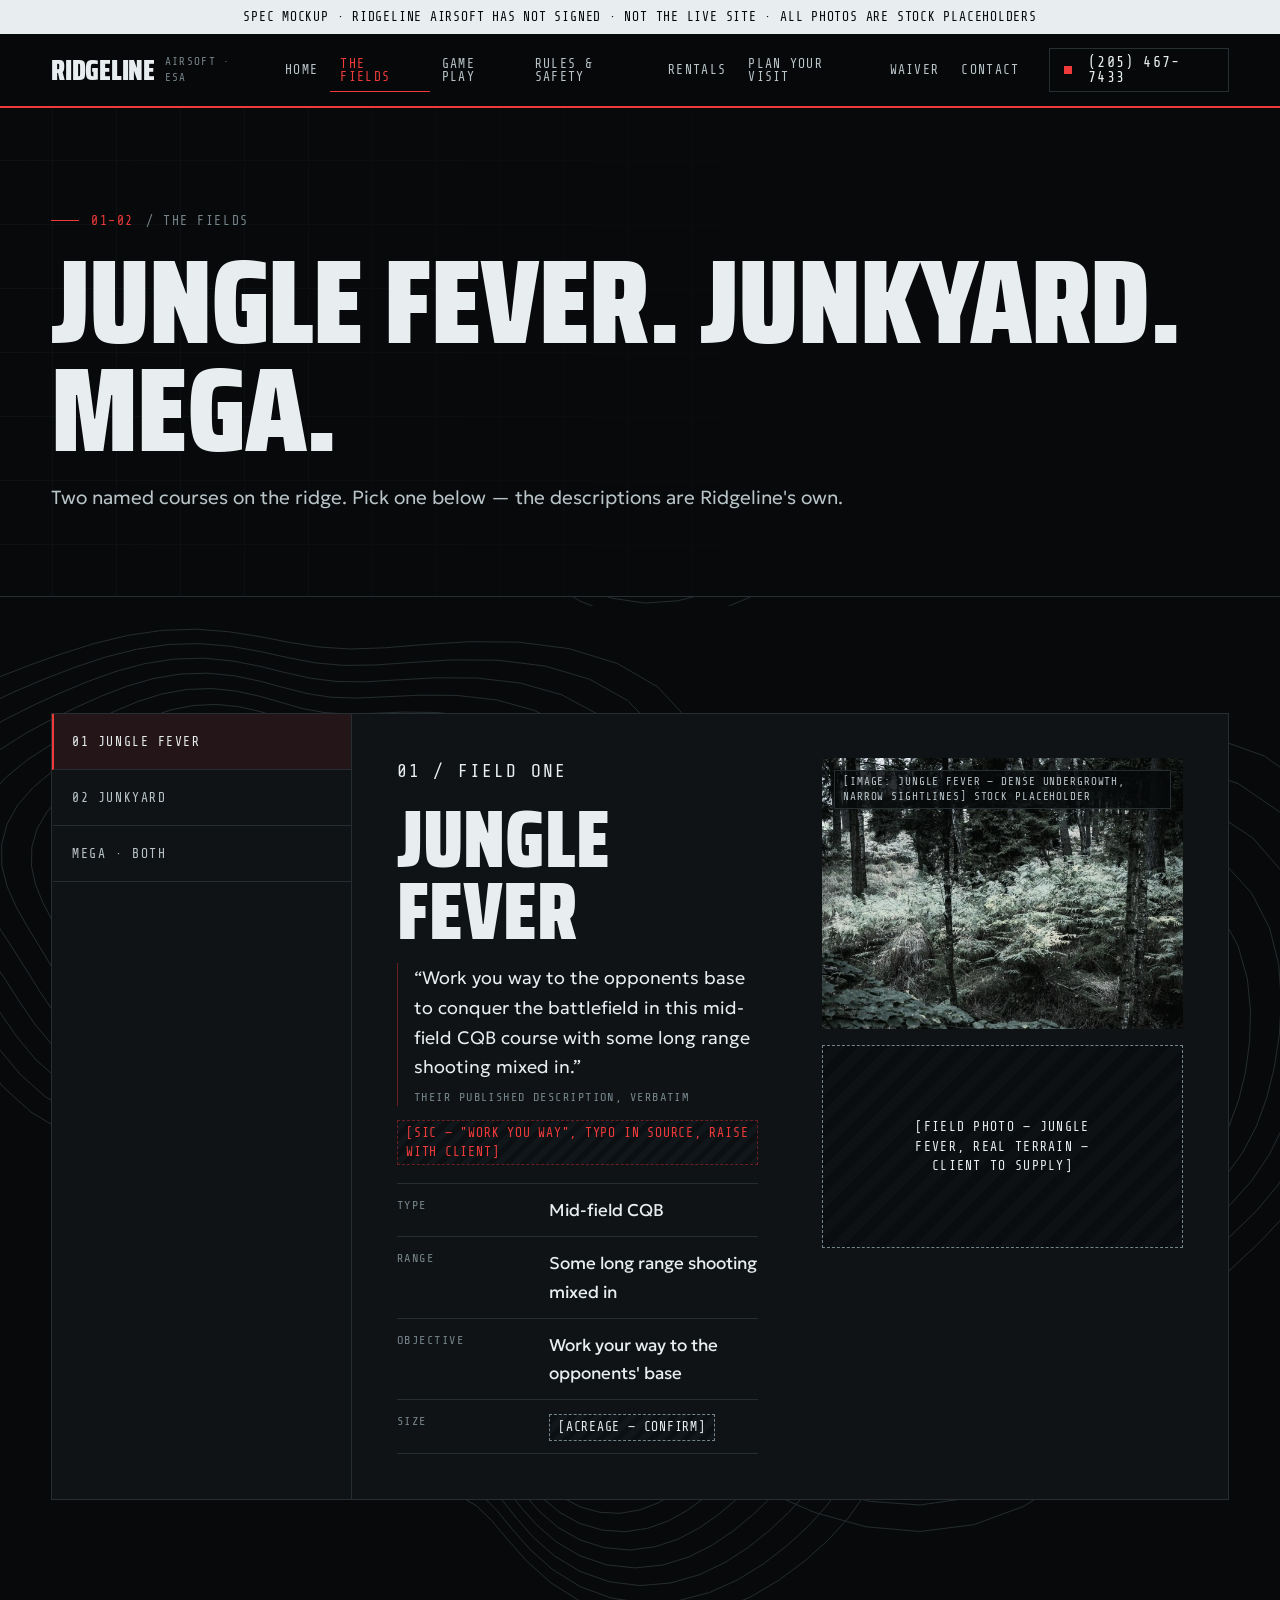
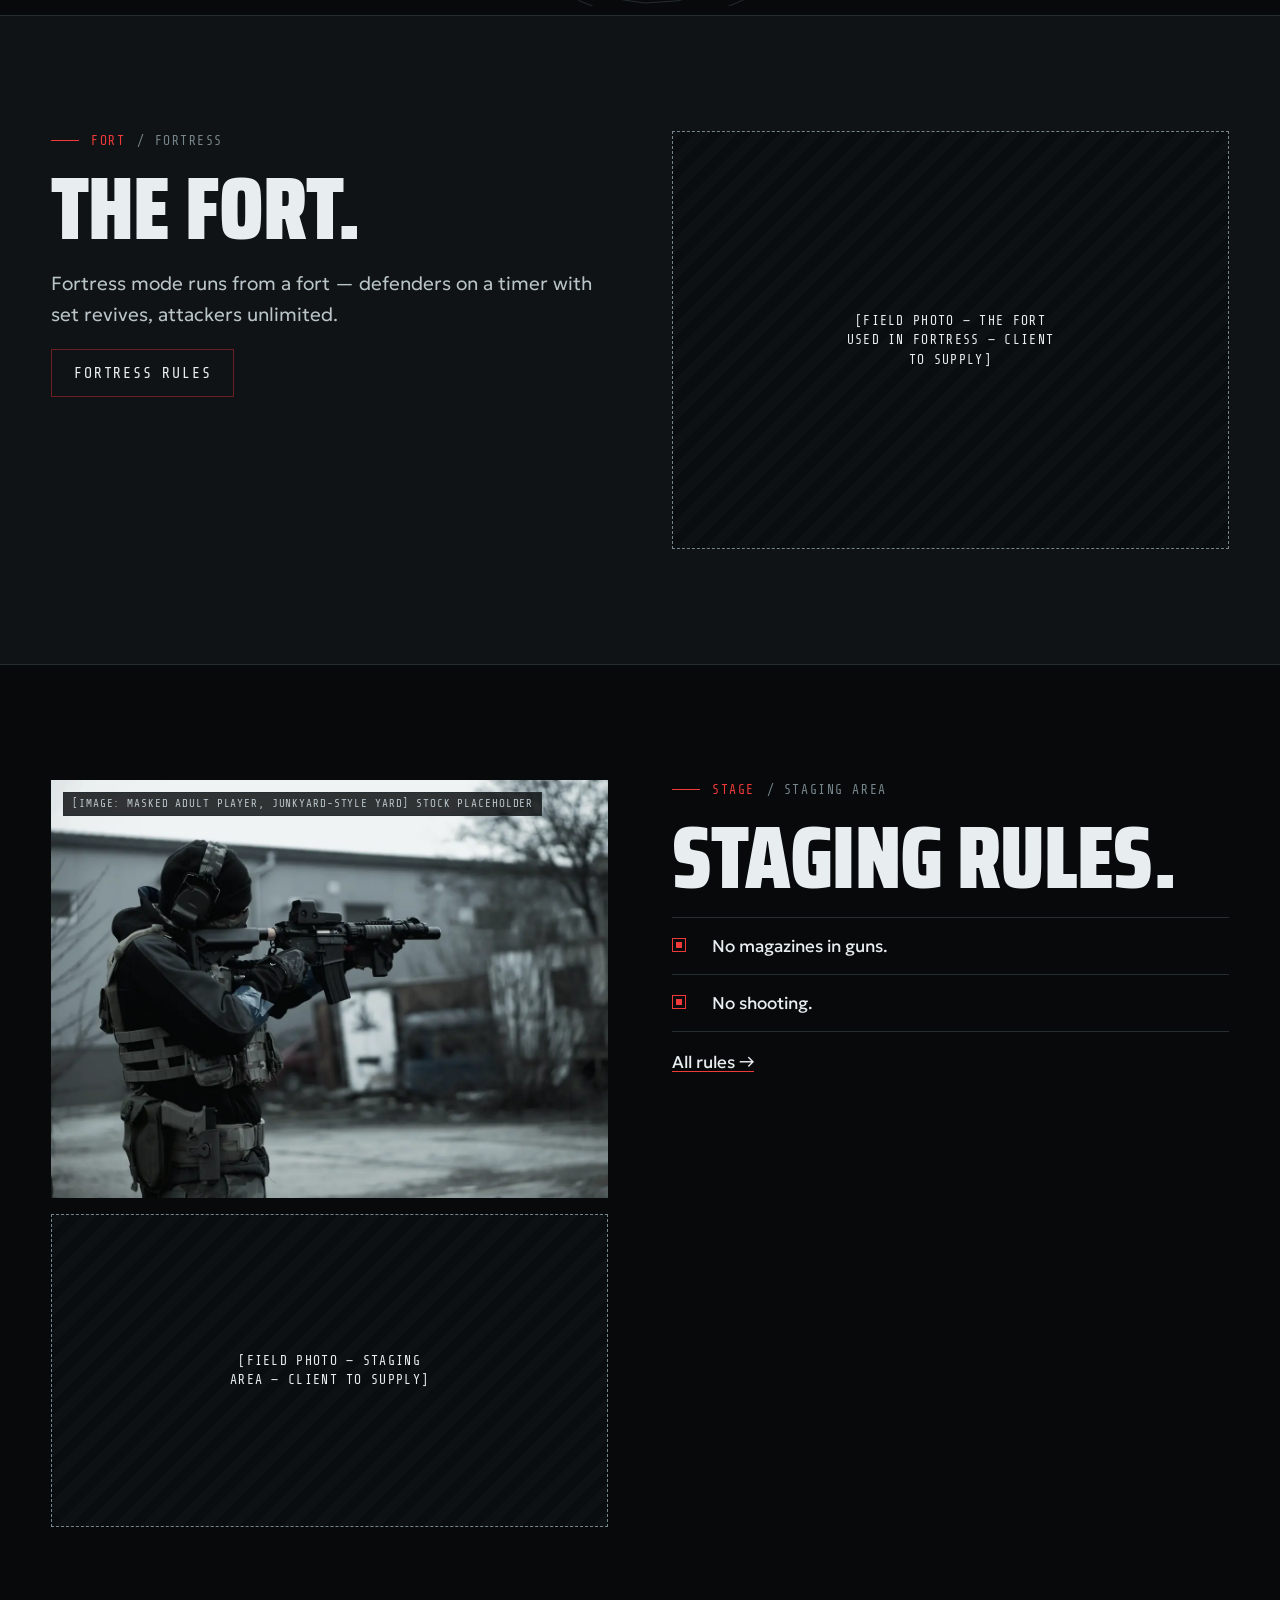
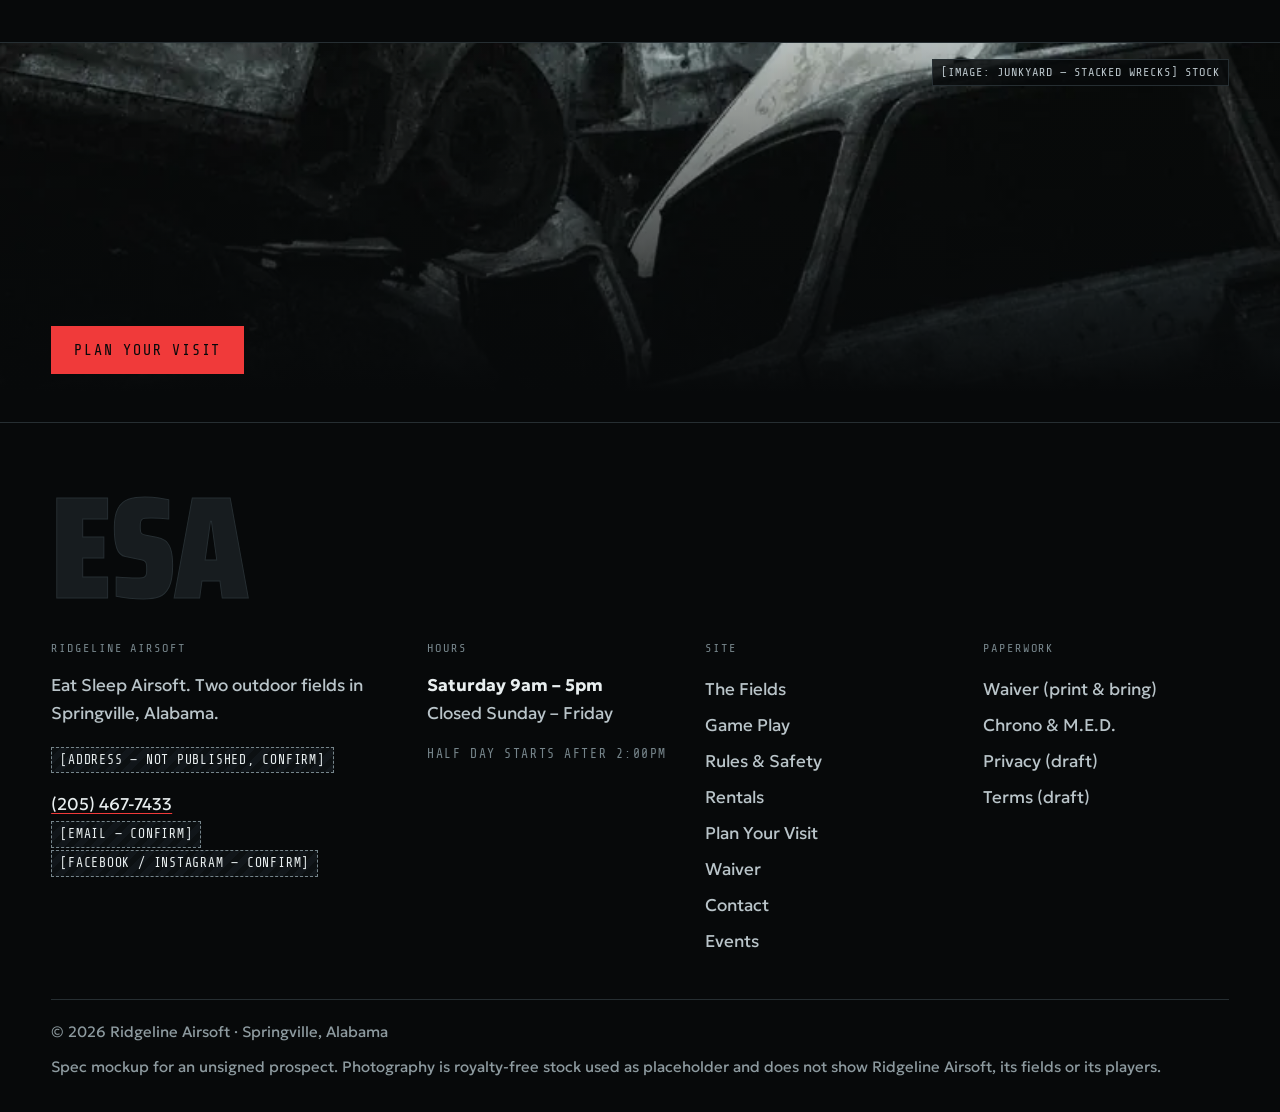
==== commit 5d58265f: "Update preview: red accents and airsoft photography Co-Authored-By: Claude Opus 5.5 <noreply@anthrop" ====
--- a/fields.html
+++ b/fields.html
@@ -80,7 +80,7 @@
 </section>
 <section class="section" aria-labelledby="stage-h">
   <div class="wrap split">
-    <div class="ph-frame"><span>[FIELD PHOTO — STAGING AREA — CLIENT TO SUPPLY]</span></div>
+    <div style="display:grid;gap:16px"><figure style="margin:0;position:relative;aspect-ratio:4/3;overflow:hidden"><img src="assets/img/PLACEHOLDER-player-junkyard.webp" alt="Masked adult player aiming across a yard of derelict vehicles" width="1200" height="900" loading="lazy" style="width:100%;height:100%;object-fit:cover"><figcaption class="ph-cap">[IMAGE: masked adult player, junkyard-style yard] stock placeholder</figcaption></figure><div class="ph-frame ph-frame--wide"><span>[FIELD PHOTO — STAGING AREA — CLIENT TO SUPPLY]</span></div></div>
     <div><p class="eyebrow"><b>STAGE</b> / Staging area</p><h2 class="display" id="stage-h">Staging rules.</h2><ul class="checklist"><li><span>No magazines in guns.</span></li><li><span>No shooting.</span></li></ul><p style="margin-top:16px"><a href="rules.html#staging">All rules →</a></p></div>
   </div>
 </section>
--- a/styles.css
+++ b/styles.css
@@ -1,12 +1,13 @@
 /* ==========================================================================
    Ridgeline Airsoft — spec mockup
-   Register: cold tactical interface. Near-monochrome. Bone is the dominant
-   accent; glacier is the only chromatic signal. NO RED ANYWHERE — not in
-   errors, not in the chrono escalation (that belongs to another lead).
+   Register: cold tactical interface. Bone carries the type; SIGNAL RED is the
+   accent (Alex, 2026-10-08 — replaces the brief's glacier). #F03A3A, brighter
+   than Drop Zone's #C42727 so the two pitches don't read alike, and 5.1:1 on
+   ground so it is safe for small text.
    ========================================================================== */
 
 @property --arm { syntax: "<length>"; inherits: true; initial-value: 14px; }
-@property --bc  { syntax: "<color>";  inherits: true; initial-value: #3A5157; }
+@property --bc  { syntax: "<color>";  inherits: true; initial-value: #6B1F22; }
 
 :root {
   --ground: #07090A;
@@ -16,9 +17,9 @@
   --mono: #76858B;      /* 5.0:1 on ground — labels only, never on raised */
   --body: #B9C4C9;
   --bone: #E8EEEF;
-  --glacier: #8FB9C2;
-  --glacier-dim: #3A5157;
-  --glacier-wash: rgba(143, 185, 194, .08);
+  --signal: #F03A3A;
+  --signal-dim: #6B1F22;
+  --signal-wash: rgba(240, 58, 58, .09);
 
   --f-display: "Saira Condensed", "Arial Narrow", sans-serif;
   --f-body: "Geologica", system-ui, sans-serif;
@@ -40,9 +41,9 @@
 }
 @media (min-width: 900px) { body { padding-bottom: 0; } }
 img { max-width: 100%; height: auto; display: block; }
-a { color: var(--glacier); text-underline-offset: 3px; text-decoration-thickness: 1px; }
-a:hover { color: var(--bone); }
-:focus-visible { outline: 2px solid var(--glacier); outline-offset: 3px; }
+a { color: var(--bone); text-decoration-color: var(--signal); text-underline-offset: 3px; text-decoration-thickness: 1px; }
+a:hover { color: var(--signal); }
+:focus-visible { outline: 2px solid var(--signal); outline-offset: 3px; }
 h1, h2, h3, h4 { color: var(--bone); margin: 0 0 .5em; }
 p { margin: 0 0 1em; }
 .sr-only { position: absolute; width: 1px; height: 1px; overflow: hidden; clip: rect(0 0 0 0); white-space: nowrap; }
@@ -61,8 +62,8 @@
   color: var(--mono); font-size: .8125rem; line-height: 1.5;
 }
 .eyebrow { display: flex; align-items: center; gap: 12px; margin-bottom: 18px; }
-.eyebrow::before { content: ""; width: 28px; height: 1px; background: var(--glacier); flex: none; }
-.eyebrow b { color: var(--glacier); font-weight: 400; }
+.eyebrow::before { content: ""; width: 28px; height: 1px; background: var(--signal); flex: none; }
+.eyebrow b { color: var(--signal); font-weight: 400; }
 h2.display { font-size: clamp(2.6rem, 7vw, 5.5rem); margin-bottom: 20px; }
 h3.display { font-size: clamp(1.8rem, 3.6vw, 2.75rem); font-weight: 800; }
 .lede { font-size: 1.1875rem; font-weight: 300; color: var(--body); max-width: 62ch; }
@@ -75,7 +76,7 @@
   padding: 3px 8px; vertical-align: middle; max-width: 100%; overflow-wrap: anywhere;
 }
 .flag--block { display: block; padding: 12px 14px; margin: 12px 0; }
-.flag--sic { border-color: var(--glacier-dim); color: var(--glacier); }
+.flag--sic { border-color: var(--signal-dim); color: var(--signal); }
 .flag--note { color: var(--body); }
 .mock-ribbon {
   background: var(--bone); color: var(--ground); font: 400 .8125rem/1.4 var(--f-mono);
@@ -84,7 +85,7 @@
 
 /* ---------- Bracket corners (draw on) ---------- */
 .brk {
-  --arm: 14px; --bc: var(--glacier-dim);
+  --arm: 14px; --bc: var(--signal-dim);
   position: relative;
   background:
     linear-gradient(var(--bc), var(--bc)) top left / var(--arm) 1px no-repeat,
@@ -99,12 +100,12 @@
 }
 .brk.panel { background-color: var(--panel); }
 .js-motion .brk.rv:not(.is-in) { --arm: 0px; }
-a.brk:hover, .brk:hover, .brk:focus-within, .brk.is-active { --bc: var(--glacier); }
+a.brk:hover, .brk:hover, .brk:focus-within, .brk.is-active { --bc: var(--signal); }
 
 /* ---------- Header ---------- */
 .site-head {
   position: sticky; top: 0; z-index: 50; background: rgba(7, 9, 10, .92);
-  border-bottom: 1px solid var(--rule); backdrop-filter: blur(8px);
+  border-bottom: 2px solid var(--signal); backdrop-filter: blur(8px);
 }
 .site-head .wrap { display: flex; align-items: center; gap: 20px; height: var(--head-h); transition: height 220ms var(--ease); }
 .site-head.is-condensed .wrap { height: 56px; }
@@ -118,13 +119,13 @@
   font: 400 .8125rem/1 var(--f-mono); letter-spacing: .1em; text-transform: uppercase;
   color: var(--body); text-decoration: none; border-bottom: 1px solid transparent;
 }
-.nav a:hover { color: var(--bone); }
-.nav a[aria-current="page"] { color: var(--glacier); border-bottom-color: var(--glacier); }
+.nav a:hover { color: var(--signal); }
+.nav a[aria-current="page"] { color: var(--signal); border-bottom-color: var(--signal); }
 .head-call {
   display: none; font: 400 .9375rem/1 var(--f-mono); letter-spacing: .08em; color: var(--bone);
   text-decoration: none; border: 1px solid var(--rule); padding: 0 14px; min-height: 44px; align-items: center; gap: 8px;
 }
-.head-call:hover { border-color: var(--glacier); color: var(--bone); }
+.head-call:hover { border-color: var(--signal); color: var(--bone); }
 .menu-btn {
   margin-left: auto; min-height: 44px; min-width: 44px; padding: 0 12px; background: none;
   border: 1px solid var(--rule); color: var(--bone); font: 400 .8125rem/1 var(--f-mono);
@@ -149,17 +150,21 @@
   transition: background-color 120ms linear, color 120ms linear, border-color 120ms linear;
 }
 .btn--primary { background: var(--bone); color: var(--ground); }
-.btn--primary:hover { background: var(--glacier); border-color: var(--glacier); color: var(--ground); }
-.btn--ghost { background: transparent; color: var(--bone); border-color: var(--glacier-dim); }
-.btn--ghost:hover { border-color: var(--glacier); color: var(--bone); background: var(--glacier-wash); }
+.btn--primary { background: var(--signal); border-color: var(--signal); color: var(--ground); }
+.btn--primary:hover { background: var(--bone); border-color: var(--bone); color: var(--ground); }
+.btn--ghost { background: transparent; color: var(--bone); border-color: var(--signal-dim); }
+.btn--ghost:hover { border-color: var(--signal); color: var(--bone); background: var(--signal-wash); }
 .btn-row { display: flex; flex-wrap: wrap; gap: 12px; }
 
 /* ---------- Hero ---------- */
 .hero { position: relative; min-height: min(92vh, 900px); display: flex; align-items: flex-end; overflow: hidden; border-bottom: 1px solid var(--rule); }
+.hero picture img { object-position: 70% 30%; }
 .hero picture, .hero picture img { position: absolute; inset: 0; width: 100%; height: 100%; object-fit: cover; }
 .hero::before { /* scrim: ground -> transparent, 180deg family */
   content: ""; position: absolute; inset: 0; z-index: 1;
-  background: linear-gradient(0deg, var(--ground) 0%, rgba(7, 9, 10, .72) 42%, rgba(7, 9, 10, .15) 100%);
+  background:
+    linear-gradient(0deg, var(--ground) 0%, rgba(7, 9, 10, 0) 38%),
+    linear-gradient(90deg, rgba(7, 9, 10, .88) 0%, rgba(7, 9, 10, 0) 68%);
 }
 .grid-overlay {
   position: absolute; inset: -12px; z-index: 2; pointer-events: none; opacity: .35;
@@ -171,14 +176,16 @@
 .js-motion .hero .grid-overlay { animation: drift 40s linear infinite alternate; }
 @keyframes drift { to { transform: translate(12px, 12px); } }
 .hero-inner { position: relative; z-index: 3; padding-top: 120px; padding-bottom: clamp(40px, 7vw, 88px); width: 100%; }
+/* red slash under the hero headline */
+.hero h1::after { content: ""; display: block; width: 120px; height: 6px; background: var(--signal); margin-top: 18px; }
 .hero h1 { font-size: clamp(3.4rem, 12vw, 10rem); margin: 0 0 22px; max-width: 12ch; }
 .hero .tagline { color: var(--bone); }
-.hero .tagline b { color: var(--glacier); font-weight: 400; }
+.hero .tagline b { color: var(--signal); font-weight: 400; }
 .img-label {
   position: absolute; z-index: 3; right: var(--gutter); top: 16px; font: 400 .75rem/1.4 var(--f-mono);
   letter-spacing: .08em; text-transform: uppercase; color: var(--body); background: rgba(7, 9, 10, .8); padding: 4px 8px; border: 1px solid var(--rule);
 }
-.reticle { position: absolute; z-index: 3; width: 84px; height: 84px; right: 18%; top: 30%; color: var(--glacier); opacity: .9; pointer-events: none; }
+.reticle { position: absolute; z-index: 3; width: 84px; height: 84px; right: 18%; top: 30%; color: var(--signal); opacity: .9; pointer-events: none; }
 .js-motion .reticle { animation: settle 900ms var(--ease) both 200ms; }
 @keyframes settle { from { transform: translate(-26px, 18px) scale(1.25); opacity: 0; } to { transform: none; opacity: .9; } }
 @media (max-width: 699px) { .reticle { display: none; } }
@@ -234,7 +241,7 @@
 .status-main .open {
   font: 900 clamp(3rem, 9vw, 6.5rem)/.88 var(--f-display); text-transform: uppercase; color: var(--bone); margin: 8px 0 14px;
 }
-.status-main .open span { display: block; color: var(--glacier); font-weight: 800; }
+.status-main .open span { display: block; color: var(--signal); font-weight: 800; }
 .status-facts { list-style: none; margin: 0; padding: 0; display: grid; }
 .status-facts li { padding: 16px clamp(22px, 3vw, 40px); border-bottom: 1px solid var(--rule); display: grid; gap: 4px; }
 .status-facts li:last-child { border-bottom: 0; }
@@ -242,24 +249,24 @@
 .status-facts .v { color: var(--bone); font-size: 1.125rem; }
 @media (min-width: 960px) { .status { grid-template-columns: 1.1fr 1fr; } .status-main { border-bottom: 0; border-right: 1px solid var(--rule); } }
 
-.pulse-dot { display: inline-block; width: 8px; height: 8px; background: var(--glacier); margin-right: 8px; vertical-align: middle; }
+.pulse-dot { display: inline-block; width: 8px; height: 8px; background: var(--signal); margin-right: 8px; vertical-align: middle; }
 
 /* ---------- Data tables ---------- */
 .dtable { width: 100%; border-collapse: collapse; font-size: 1.0625rem; }
 .dtable caption { text-align: left; font: 400 .8125rem/1.5 var(--f-mono); letter-spacing: .12em; text-transform: uppercase; color: var(--mono); padding: 0 0 12px; }
 .dtable th, .dtable td { text-align: left; padding: 14px 16px; border-bottom: 1px solid var(--rule); vertical-align: top; }
-.dtable thead th { font: 400 .75rem/1.3 var(--f-mono); letter-spacing: .14em; text-transform: uppercase; color: var(--body); background: var(--panel-raised); border-bottom: 1px solid var(--glacier-dim); }
+.dtable thead th { font: 400 .75rem/1.3 var(--f-mono); letter-spacing: .14em; text-transform: uppercase; color: var(--body); background: var(--panel-raised); border-bottom: 1px solid var(--signal-dim); }
 .dtable tbody th { color: var(--bone); font-weight: 500; }
 .hours td.is-open { color: var(--bone); font-weight: 500; }
-.hours tr.is-open th, .hours tr.is-open td { background: var(--glacier-wash); color: var(--bone); }
-.hours tr.is-open th { box-shadow: inset 2px 0 0 var(--glacier); }
+.hours tr.is-open th, .hours tr.is-open td { background: var(--signal-wash); color: var(--bone); }
+.hours tr.is-open th { box-shadow: inset 2px 0 0 var(--signal); }
 .hours .closed { color: var(--mono); }
 
 /* ---------- Chrono / M.E.D. ladder ---------- */
 .chrono-wrap { position: relative; }
 .chrono-wrap::before { /* the one faint radial wash */
   content: ""; position: absolute; inset: -10% 0; z-index: 0; pointer-events: none;
-  background: radial-gradient(60% 55% at 50% 45%, var(--glacier-wash), transparent 70%);
+  background: radial-gradient(60% 55% at 50% 45%, rgba(240, 58, 58, .06), transparent 70%);
 }
 .chrono { position: relative; z-index: 1; width: 100%; border-collapse: collapse; background: var(--panel); border: 1px solid var(--rule); }
 .chrono caption { text-align: left; padding: 0 0 14px; font: 400 .8125rem/1.5 var(--f-mono); letter-spacing: .12em; text-transform: uppercase; color: var(--body); }
@@ -269,20 +276,20 @@
 .chrono .band-no { font: 400 .8125rem/1 var(--f-mono); letter-spacing: .12em; color: var(--mono); display: block; margin-bottom: 8px; }
 .chrono .cond { display: block; color: var(--bone); font-size: 1.0625rem; }
 .chrono .cond + .cond { margin-top: 8px; }
-.chrono .cond .and { font: 400 .75rem/1 var(--f-mono); letter-spacing: .14em; color: var(--glacier); margin-right: 8px; text-transform: uppercase; }
+.chrono .cond .and { font: 400 .75rem/1 var(--f-mono); letter-spacing: .14em; color: var(--signal); margin-right: 8px; text-transform: uppercase; }
 .chrono .dist { font: 800 1.625rem/1 var(--f-display); letter-spacing: 0; }
 .ticks { display: inline-flex; gap: 4px; }
 .ticks i { width: 5px; height: 16px; background: var(--rule); display: block; transition: background-color 120ms linear; }
-.band-1 .ticks i:nth-child(-n+1), .band-2 .ticks i:nth-child(-n+2) { background: var(--glacier-dim); }
-.band-3 .ticks i:nth-child(-n+3), .band-4 .ticks i:nth-child(-n+4) { background: var(--glacier); }
+.band-1 .ticks i:nth-child(-n+1), .band-2 .ticks i:nth-child(-n+2) { background: var(--signal-dim); }
+.band-3 .ticks i:nth-child(-n+3), .band-4 .ticks i:nth-child(-n+4) { background: var(--signal); }
 .band-5 .ticks i { background: var(--bone); }
-.band-4 th, .band-4 td { background: var(--glacier-wash); }
-.band-5 th, .band-5 td { border-top: 1px solid var(--bone); border-bottom: 1px solid var(--bone); background: var(--glacier-wash); }
+.band-4 th, .band-4 td { background: var(--signal-wash); }
+.band-5 th, .band-5 td { border-top: 1px solid var(--bone); border-bottom: 1px solid var(--bone); background: var(--signal-wash); }
 .band-5 tbody th, .band-5 th { font-weight: 500; }
 .band-5 .cond { font-weight: 500; }
 .band-5 .dist { font-weight: 900; }
 .js-motion .chrono.rv:not(.is-in) .ticks i { background: var(--rule) !important; }
-.chrono-note { margin-top: 18px; padding: 16px 18px; border-left: 1px solid var(--glacier); background: var(--panel); color: var(--bone); }
+.chrono-note { margin-top: 18px; padding: 16px 18px; border-left: 1px solid var(--signal); background: var(--panel); color: var(--bone); }
 @media (max-width: 759px) {
   .chrono thead { position: absolute; width: 1px; height: 1px; overflow: hidden; clip: rect(0 0 0 0); }
   .chrono, .chrono tbody, .chrono tr, .chrono th, .chrono td { display: block; width: 100%; }
@@ -305,7 +312,7 @@
 .eyepro ol { margin: 0; padding: 0; list-style: none; counter-reset: c; }
 .eyepro li { counter-increment: c; padding: 18px clamp(22px, 3vw, 36px) 18px calc(clamp(22px, 3vw, 36px) + 42px); border-bottom: 1px solid var(--rule); position: relative; color: var(--bone); }
 .eyepro li:last-child { border-bottom: 0; }
-.eyepro li::before { content: counter(c, decimal-leading-zero); position: absolute; left: clamp(22px, 3vw, 36px); top: 20px; font: 400 .8125rem/1 var(--f-mono); color: var(--glacier); letter-spacing: .1em; }
+.eyepro li::before { content: counter(c, decimal-leading-zero); position: absolute; left: clamp(22px, 3vw, 36px); top: 20px; font: 400 .8125rem/1 var(--f-mono); color: var(--signal); letter-spacing: .1em; }
 .eyepro strong { color: var(--bone); font-weight: 600; }
 @media (min-width: 960px) { .eyepro { grid-template-columns: .8fr 1.2fr; } .eyepro-std { border-bottom: 0; border-right: 1px solid var(--rule); } }
 
@@ -313,10 +320,10 @@
 .rules { list-style: none; margin: 0; padding: 0; counter-reset: r; display: grid; gap: 0; border-top: 1px solid var(--rule); }
 .rules > li { counter-increment: r; display: grid; gap: 6px 28px; padding: 26px 0; border-bottom: 1px solid var(--rule); }
 .rules h3 { font: 800 1.625rem/1.05 var(--f-display); text-transform: uppercase; margin: 0; }
-.rules h3::before { content: "R-" counter(r, decimal-leading-zero) " "; font: 400 .8125rem/1 var(--f-mono); color: var(--glacier); letter-spacing: .12em; vertical-align: middle; margin-right: 10px; }
+.rules h3::before { content: "R-" counter(r, decimal-leading-zero) " "; font: 400 .8125rem/1 var(--f-mono); color: var(--signal); letter-spacing: .12em; vertical-align: middle; margin-right: 10px; }
 .rules p { margin: 0 0 .6em; max-width: 68ch; }
 .rules a.anchor { font: 400 .75rem/1 var(--f-mono); color: var(--mono); text-decoration: none; letter-spacing: .1em; }
-.rules a.anchor:hover { color: var(--glacier); }
+.rules a.anchor:hover { color: var(--signal); }
 @media (min-width: 900px) { .rules > li { grid-template-columns: minmax(240px, 1fr) 2fr; } }
 
 /* ---------- Fields ---------- */
@@ -326,9 +333,9 @@
 .field-card figure::after { content: ""; position: absolute; inset: 0; background: linear-gradient(0deg, var(--panel) 0%, rgba(15, 19, 21, 0) 55%); }
 .field-card figcaption, .ph-cap { position: absolute; z-index: 1; left: 12px; top: 12px; font: 400 .6875rem/1.3 var(--f-mono); letter-spacing: .08em; text-transform: uppercase; color: var(--body); background: rgba(7, 9, 10, .82); padding: 4px 8px; border: 1px solid var(--rule); max-width: calc(100% - 24px); }
 .field-card .body { padding: clamp(20px, 2.4vw, 32px); position: relative; }
-.field-card .fno { font: 400 .8125rem/1 var(--f-mono); letter-spacing: .14em; color: var(--glacier); }
+.field-card .fno { font: 400 .8125rem/1 var(--f-mono); letter-spacing: .14em; color: var(--signal); }
 .field-card h3 { font: 900 clamp(2.4rem, 5vw, 3.75rem)/.9 var(--f-display); text-transform: uppercase; margin: 10px 0 16px; }
-.quote { margin: 0 0 14px; padding-left: 16px; border-left: 1px solid var(--glacier-dim); color: var(--bone); font-weight: 300; font-size: 1.125rem; }
+.quote { margin: 0 0 14px; padding-left: 16px; border-left: 1px solid var(--signal-dim); color: var(--bone); font-weight: 300; font-size: 1.125rem; }
 .quote cite { display: block; margin-top: 8px; font: 400 .75rem/1.3 var(--f-mono); letter-spacing: .12em; text-transform: uppercase; color: var(--mono); font-style: normal; }
 .tags { display: flex; flex-wrap: wrap; gap: 6px; list-style: none; margin: 14px 0 0; padding: 0; }
 .tags li { font: 400 .75rem/1 var(--f-mono); letter-spacing: .12em; text-transform: uppercase; color: var(--body); border: 1px solid var(--rule); padding: 7px 9px; }
@@ -352,7 +359,7 @@
   border-bottom: 2px solid transparent;
 }
 .sel-list button:hover { color: var(--bone); }
-.sel-list button[aria-selected="true"] { color: var(--bone); background: var(--glacier-wash); border-bottom-color: var(--glacier); }
+.sel-list button[aria-selected="true"] { color: var(--bone); background: var(--signal-wash); border-bottom-color: var(--signal); }
 .sel-list button.is-dev { color: var(--mono); }
 .sel-list button .n { color: var(--mono); margin-right: 8px; }
 .sel-panel { padding: clamp(22px, 3.5vw, 48px); display: grid; gap: 28px; }
@@ -368,13 +375,13 @@
   .selector { grid-template-columns: 300px 1fr; }
   .sel-list { flex-direction: column; border-bottom: 0; border-right: 1px solid var(--rule); overflow: visible; }
   .sel-list button { border-right: 0; border-bottom: 1px solid var(--rule); border-left: 2px solid transparent; min-height: 56px; }
-  .sel-list button[aria-selected="true"] { border-left-color: var(--glacier); border-bottom-color: var(--rule); }
+  .sel-list button[aria-selected="true"] { border-left-color: var(--signal); border-bottom-color: var(--rule); }
 }
 /* No-JS: every panel shows, stacked */
 html:not(.js) .sel-list { display: none; }
 html:not(.js) .sel-panel[hidden] { display: grid; border-top: 1px solid var(--rule); }
 
-.dev-badge { display: inline-block; font: 400 .75rem/1 var(--f-mono); letter-spacing: .14em; text-transform: uppercase; color: var(--bone); border: 1px dashed var(--glacier-dim); padding: 6px 8px; }
+.dev-badge { display: inline-block; font: 400 .75rem/1 var(--f-mono); letter-spacing: .14em; text-transform: uppercase; color: var(--bone); border: 1px dashed var(--signal-dim); padding: 6px 8px; }
 .variants { display: grid; grid-template-columns: repeat(auto-fit, minmax(150px, 1fr)); gap: 1px; background: var(--rule); list-style: none; padding: 0; margin: 24px 0 0; border: 1px solid var(--rule); }
 .variants li { padding: 16px 18px; background: var(--ground); }
 .variants .k { font: 400 .6875rem/1 var(--f-mono); letter-spacing: .14em; color: var(--mono); display: block; margin-bottom: 8px; text-transform: uppercase; }
@@ -398,7 +405,7 @@
 
 .checklist { list-style: none; margin: 0; padding: 0; display: grid; gap: 0; border-top: 1px solid var(--rule); }
 .checklist li { display: grid; grid-template-columns: 28px 1fr; gap: 12px; padding: 14px 0; border-bottom: 1px solid var(--rule); color: var(--bone); }
-.checklist li::before { content: ""; width: 14px; height: 14px; border: 1px solid var(--glacier); margin-top: 6px; background: linear-gradient(var(--glacier), var(--glacier)) center / 6px 6px no-repeat; }
+.checklist li::before { content: ""; width: 14px; height: 14px; border: 1px solid var(--signal); margin-top: 6px; background: linear-gradient(var(--signal), var(--signal)) center / 6px 6px no-repeat; }
 .checklist .mono { display: block; }
 
 /* ---------- Photo band ---------- */
@@ -411,9 +418,9 @@
 .loc-list { list-style: none; padding: 0; margin: 0; border-top: 1px solid var(--rule); }
 .loc-list li { display: flex; flex-wrap: wrap; justify-content: space-between; gap: 6px 16px; padding: 14px 0; border-bottom: 1px solid var(--rule); align-items: center; }
 .loc-list .town { font: 800 1.5rem/1 var(--f-display); text-transform: uppercase; color: var(--bone); }
-.big-quote { font: 300 clamp(1.4rem, 2.6vw, 2rem)/1.35 var(--f-body); color: var(--bone); margin: 0 0 18px; padding: 0 0 0 22px; border-left: 1px solid var(--glacier); }
+.big-quote { font: 300 clamp(1.4rem, 2.6vw, 2rem)/1.35 var(--f-body); color: var(--bone); margin: 0 0 18px; padding: 0 0 0 22px; border-left: 1px solid var(--signal); }
 .map-frame { aspect-ratio: 4 / 3; border: 1px solid var(--rule); background: var(--panel) url("assets/topo.svg") center / 900px auto; display: grid; place-items: center; position: relative; }
-.map-frame .pin { width: 64px; height: 64px; color: var(--glacier); }
+.map-frame .pin { width: 64px; height: 64px; color: var(--signal); }
 
 /* ---------- Events ---------- */
 .event-card { display: grid; gap: 10px; align-content: start; min-height: 220px; background-color: var(--panel); }
@@ -432,15 +439,15 @@
   font: 400 1rem/1.4 var(--f-body); border-radius: 0;
 }
 .form textarea { min-height: 140px; resize: vertical; }
-.form input:focus, .form select:focus, .form textarea:focus { outline: 2px solid var(--glacier); outline-offset: 0; border-color: var(--glacier); }
+.form input:focus, .form select:focus, .form textarea:focus { outline: 2px solid var(--signal); outline-offset: 0; border-color: var(--signal); }
 .form input[aria-invalid="true"], .form select[aria-invalid="true"] { border: 1px solid var(--bone); box-shadow: inset 3px 0 0 var(--bone); }
 .form .err { font: 400 .8125rem/1.4 var(--f-mono); color: var(--bone); letter-spacing: .06em; margin-top: 6px; }
-.form .err::before { content: "▲ "; color: var(--glacier); }
+.form .err::before { content: "▲ "; color: var(--signal); }
 .form fieldset { border: 0; padding: 0; margin: 0; }
 .checks { display: flex; flex-wrap: wrap; gap: 10px; }
 .checks label { display: inline-flex; align-items: center; gap: 10px; min-height: 44px; padding: 0 14px; border: 1px solid var(--rule); text-transform: uppercase; color: var(--bone); margin: 0; cursor: pointer; }
-.checks input { width: 18px; min-height: 18px; height: 18px; accent-color: var(--glacier); }
-.form-status { font: 400 .875rem/1.5 var(--f-mono); color: var(--bone); border: 1px solid var(--glacier-dim); padding: 12px 14px; }
+.checks input { width: 18px; min-height: 18px; height: 18px; accent-color: var(--signal); }
+.form-status { font: 400 .875rem/1.5 var(--f-mono); color: var(--bone); border: 1px solid var(--signal-dim); padding: 12px 14px; }
 .form-status[hidden] { display: none; }
 
 /* ---------- Waiver ---------- */
@@ -456,14 +463,14 @@
 .site-foot h2 { font: 400 .75rem/1.3 var(--f-mono); letter-spacing: .16em; text-transform: uppercase; color: var(--mono); margin: 0 0 14px; }
 .site-foot ul { list-style: none; padding: 0; margin: 0; }
 .site-foot li a { display: inline-flex; min-height: 36px; align-items: center; color: var(--body); text-decoration: none; }
-.site-foot li a:hover { color: var(--bone); }
+.site-foot li a:hover { color: var(--signal); }
 .foot-base { margin-top: 40px; padding-top: 20px; border-top: 1px solid var(--rule); font-size: .9375rem; color: var(--mono); display: grid; gap: 10px; }
 .foot-base p { margin: 0; color: #8D9A9F; }
 
 /* ---------- Mobile action bar ---------- */
 .action-bar { position: fixed; z-index: 60; left: 0; right: 0; bottom: 0; display: grid; grid-template-columns: minmax(0,1fr) minmax(0,1fr); border-top: 1px solid var(--rule); background: var(--ground); }
 .action-bar a { min-height: 60px; display: flex; align-items: center; justify-content: center; gap: 8px; font: 400 .875rem/1 var(--f-mono); letter-spacing: .14em; text-transform: uppercase; text-decoration: none; }
-.action-bar a:first-child { background: var(--bone); color: var(--ground); }
+.action-bar a:first-child { background: var(--signal); color: var(--ground); }
 .action-bar a:last-child { color: var(--bone); border-left: 1px solid var(--rule); }
 @media (min-width: 900px) { .action-bar { display: none; } }
 
@@ -482,3 +489,20 @@
 @media (prefers-reduced-motion: reduce) {
   *, *::before, *::after { animation: none !important; transition: none !important; scroll-behavior: auto !important; }
 }
+
+/* ---------- On the field: player photo strip ---------- */
+.field-strip { display: grid; gap: 2px; background: var(--rule); border-top: 1px solid var(--rule); border-bottom: 1px solid var(--rule); }
+.field-strip figure { margin: 0; position: relative; aspect-ratio: 4 / 3; overflow: hidden; background: var(--ground); }
+.field-strip img { width: 100%; height: 100%; object-fit: cover; transition: transform 320ms var(--ease); }
+.field-strip figure:hover img { transform: scale(1.03); }
+.field-strip figure::after { content: ""; position: absolute; inset: 0; background: linear-gradient(0deg, rgba(7, 9, 10, .85) 0%, rgba(7, 9, 10, 0) 55%); }
+.field-strip figcaption { position: absolute; z-index: 1; left: 14px; bottom: 12px; right: 14px; display: grid; gap: 4px; }
+.field-strip .t { font: 800 1.5rem/1 var(--f-display); text-transform: uppercase; color: var(--bone); }
+.field-strip .t::before { content: ""; display: inline-block; width: 10px; height: 10px; background: var(--signal); margin-right: 10px; vertical-align: middle; }
+.field-strip .s { font: 400 .6875rem/1.3 var(--f-mono); letter-spacing: .08em; text-transform: uppercase; color: var(--body); }
+@media (min-width: 700px) { .field-strip { grid-template-columns: repeat(2, minmax(0, 1fr)); } }
+@media (min-width: 1100px) { .field-strip { grid-template-columns: repeat(4, minmax(0, 1fr)); } }
+@media (max-width: 699px) {
+  .hero::before { background: linear-gradient(0deg, var(--ground) 0%, rgba(7, 9, 10, .7) 45%, rgba(7, 9, 10, .1) 100%); }
+  .hero picture img { object-position: 50% 20%; }
+}
